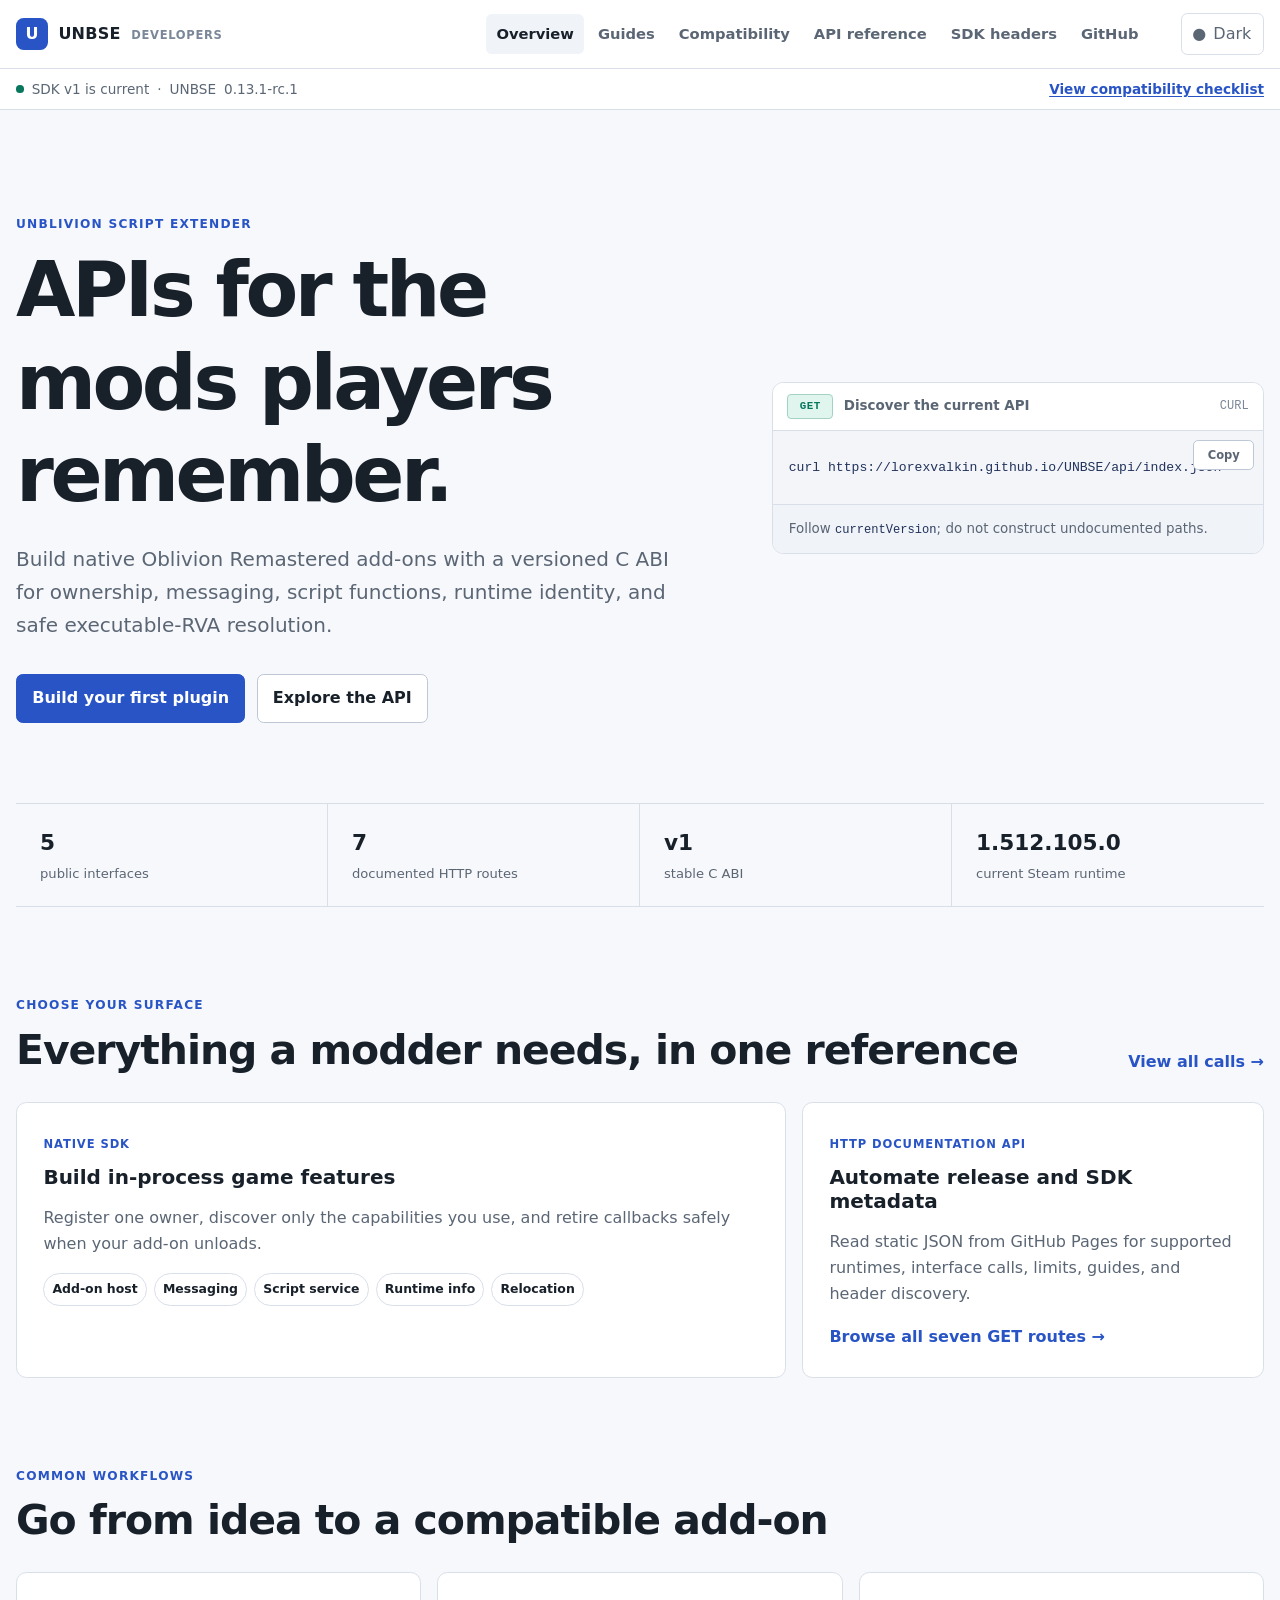
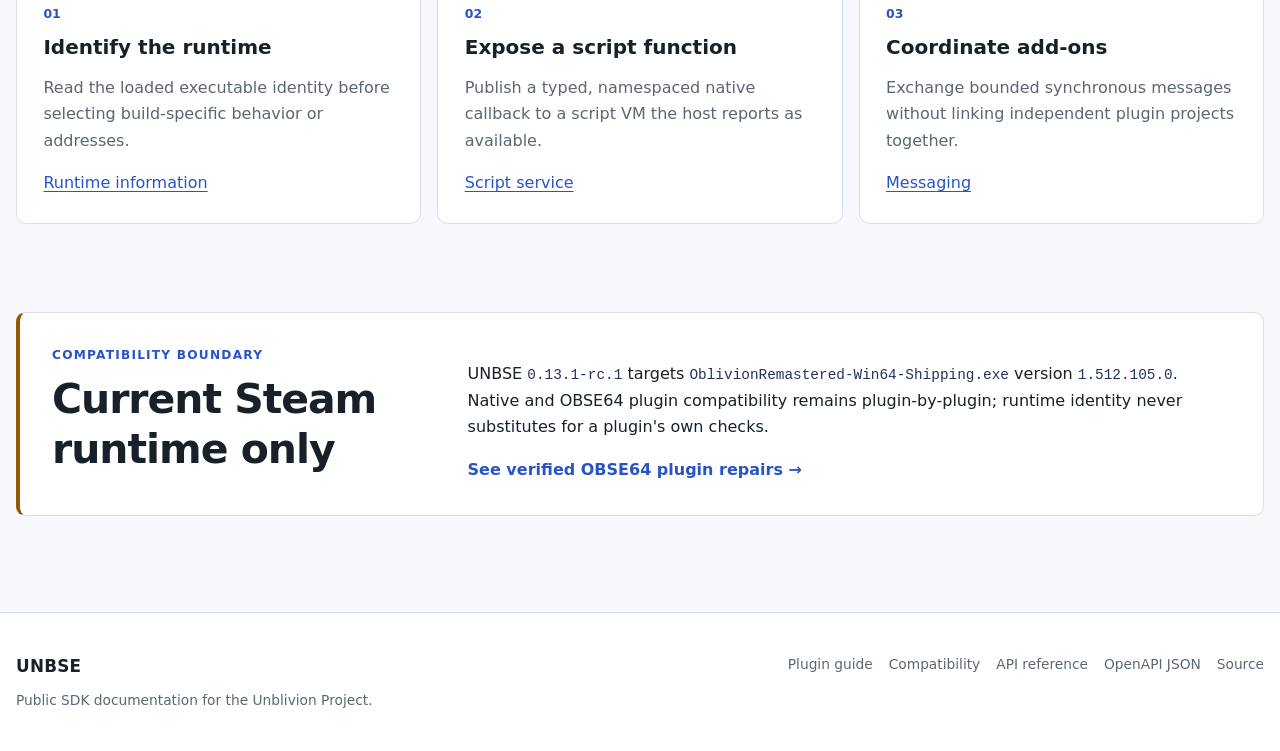
==== docs/index.html @ 637d6f26 "release:prepare-UNBSE-0.13.1-rc.1" ====
<!DOCTYPE html>
<html lang="en">
<head>
  <meta charset="utf-8">
  <meta name="viewport" content="width=device-width, initial-scale=1">
  <meta name="description" content="UNBSE API documentation, SDK calls, compatibility metadata, and native plugin guides for Oblivion Remastered modders.">
  <meta name="color-scheme" content="light dark">
  <title>UNBSE Developer Documentation</title>
  <script>
    document.documentElement.classList.add("js");
    try {
      const savedTheme = localStorage.getItem("unbse-theme");
      if (savedTheme === "light" || savedTheme === "dark") {
        document.documentElement.dataset.theme = savedTheme;
      }
    } catch (_) {}
  </script>
  <link rel="stylesheet" href="styles.css">
  <script src="site.js" defer></script>
</head>
<body>
  <a class="skip-link" href="#main-content">Skip to content</a>

  <header class="site-header">
    <div class="header-inner">
      <a class="brand" href="./" aria-label="UNBSE developer documentation home">
        <span class="brand-mark" aria-hidden="true">U</span>
        <span>UNBSE <small>Developers</small></span>
      </a>
      <nav class="primary-nav" aria-label="Primary navigation">
        <a aria-current="page" href="./">Overview</a>
        <a href="plugin-development.html">Guides</a>
        <a href="compatibility.html">Compatibility</a>
        <a href="api-reference.html">API reference</a>
        <a href="api-reference.html#sdk-headers">SDK headers</a>
        <a href="https://github.com/LorexValkin/UNBSE">GitHub</a>
      </nav>
      <button class="theme-toggle" type="button" data-theme-toggle aria-label="Switch color theme">
        <span aria-hidden="true" data-theme-icon>◐</span>
        <span data-theme-label>Theme</span>
      </button>
    </div>
  </header>

  <div class="release-strip" role="status">
    <div>
      <span class="status-dot" aria-hidden="true"></span>
      SDK v1 is current
      <span aria-hidden="true">·</span>
      UNBSE <span data-release-version>0.13.1-rc.1</span>
      <a href="compatibility.html">View compatibility checklist</a>
    </div>
  </div>

  <main id="main-content" class="home-main">
    <section class="hero">
      <div>
        <p class="eyebrow">Unblivion Script Extender</p>
        <h1>APIs for the mods players remember.</h1>
        <p class="lede">
          Build native Oblivion Remastered add-ons with a versioned C ABI for
          ownership, messaging, script functions, runtime identity, and safe
          executable-RVA resolution.
        </p>
        <div class="actions">
          <a class="button primary" href="plugin-development.html">Build your first plugin</a>
          <a class="button" href="api-reference.html">Explore the API</a>
        </div>
      </div>
      <section class="quickstart-card" aria-labelledby="quickstart-title">
        <div class="code-heading">
          <div>
            <span class="method-badge get">GET</span>
            <strong id="quickstart-title">Discover the current API</strong>
          </div>
          <span class="code-language">curl</span>
        </div>
        <pre data-copy data-copy-label="Curl request for API discovery"><code>curl https://lorexvalkin.github.io/UNBSE/api/index.json</code></pre>
        <p>Follow <code>currentVersion</code>; do not construct undocumented paths.</p>
      </section>
    </section>

    <section class="stats" aria-label="Current SDK summary">
      <div><strong>5</strong><span>public interfaces</span></div>
      <div><strong>7</strong><span>documented HTTP routes</span></div>
      <div><strong>v1</strong><span>stable C ABI</span></div>
      <div><strong>1.512.105.0</strong><span>current Steam runtime</span></div>
    </section>

    <section class="section-block" aria-labelledby="choose-surface">
      <div class="section-heading">
        <div>
          <p class="eyebrow">Choose your surface</p>
          <h2 id="choose-surface">Everything a modder needs, in one reference</h2>
        </div>
        <a class="text-link" href="api-reference.html">View all calls <span aria-hidden="true">→</span></a>
      </div>
      <div class="surface-grid">
        <article class="surface-card featured">
          <span class="card-kicker">Native SDK</span>
          <h3>Build in-process game features</h3>
          <p>Register one owner, discover only the capabilities you use, and retire callbacks safely when your add-on unloads.</p>
          <ul class="inline-list">
            <li><a href="api-reference.html#sdk-addon-host">Add-on host</a></li>
            <li><a href="api-reference.html#sdk-messaging">Messaging</a></li>
            <li><a href="api-reference.html#sdk-script-service">Script service</a></li>
            <li><a href="api-reference.html#sdk-runtime-info">Runtime info</a></li>
            <li><a href="api-reference.html#sdk-relocation">Relocation</a></li>
          </ul>
        </article>
        <article class="surface-card">
          <span class="card-kicker">HTTP documentation API</span>
          <h3>Automate release and SDK metadata</h3>
          <p>Read static JSON from GitHub Pages for supported runtimes, interface calls, limits, guides, and header discovery.</p>
          <a class="text-link" href="api-reference.html#http-api">Browse all seven GET routes <span aria-hidden="true">→</span></a>
        </article>
      </div>
    </section>

    <section class="section-block" aria-labelledby="modder-workflows">
      <div class="section-heading">
        <div>
          <p class="eyebrow">Common workflows</p>
          <h2 id="modder-workflows">Go from idea to a compatible add-on</h2>
        </div>
      </div>
      <div class="workflow-grid">
        <article>
          <span class="step-number">01</span>
          <h3>Identify the runtime</h3>
          <p>Read the loaded executable identity before selecting build-specific behavior or addresses.</p>
          <a href="api-reference.html#sdk-runtime-info">Runtime information</a>
        </article>
        <article>
          <span class="step-number">02</span>
          <h3>Expose a script function</h3>
          <p>Publish a typed, namespaced native callback to a script VM the host reports as available.</p>
          <a href="api-reference.html#sdk-script-service">Script service</a>
        </article>
        <article>
          <span class="step-number">03</span>
          <h3>Coordinate add-ons</h3>
          <p>Exchange bounded synchronous messages without linking independent plugin projects together.</p>
          <a href="api-reference.html#sdk-messaging">Messaging</a>
        </article>
      </div>
    </section>

    <section id="compatibility" class="compatibility-callout" aria-labelledby="current-target">
      <div>
        <p class="eyebrow">Compatibility boundary</p>
        <h2 id="current-target">Current Steam runtime only</h2>
      </div>
      <div>
        <p>
          UNBSE <code>0.13.1-rc.1</code> targets
          <code>OblivionRemastered-Win64-Shipping.exe</code> version
          <code>1.512.105.0</code>. Native and OBSE64 plugin compatibility remains
          plugin-by-plugin; runtime identity never substitutes for a plugin's own checks.
        </p>
        <a class="text-link" href="compatibility.html">See verified OBSE64 plugin repairs <span aria-hidden="true">→</span></a>
      </div>
    </section>
  </main>

  <footer class="site-footer">
    <div>
      <div>
        <a class="brand footer-brand" href="./">UNBSE</a>
        <p>Public SDK documentation for the Unblivion Project.</p>
      </div>
      <nav aria-label="Footer navigation">
        <a href="plugin-development.html">Plugin guide</a>
        <a href="compatibility.html">Compatibility</a>
        <a href="api-reference.html">API reference</a>
        <a href="api/v1/openapi.json">OpenAPI JSON</a>
        <a href="https://github.com/LorexValkin/UNBSE">Source</a>
      </nav>
    </div>
  </footer>
</body>
</html>
---- docs/styles.css ----
:root {
  color-scheme: light;
  --background: #f7f8fb;
  --surface: #ffffff;
  --surface-subtle: #f0f3f8;
  --surface-raised: #e8edf5;
  --text: #18202a;
  --muted: #5b6675;
  --faint: #7b8798;
  --brand: #2854c5;
  --brand-strong: #183d9c;
  --brand-soft: #e7edff;
  --accent: #2854c5;
  --line: #d9dfe9;
  --line-strong: #bdc7d6;
  --code-text: #21325b;
  --code-background: #f3f5f9;
  --success: #08775d;
  --success-soft: #dff5ed;
  --warning: #955800;
  --warning-soft: #fff1d6;
  --danger: #a63333;
  --header-height: 4.25rem;
  --content-width: 82rem;
  font-family: Inter, ui-sans-serif, system-ui, -apple-system, BlinkMacSystemFont, "Segoe UI", sans-serif;
}

:root[data-theme="dark"] {
  color-scheme: dark;
  --background: #0c1118;
  --surface: #121923;
  --surface-subtle: #18212d;
  --surface-raised: #202b3a;
  --text: #ecf0f6;
  --muted: #a8b3c1;
  --faint: #8491a3;
  --brand: #89a8ff;
  --brand-strong: #b3c5ff;
  --brand-soft: #1d2b4e;
  --accent: #89a8ff;
  --line: #293444;
  --line-strong: #3b485b;
  --code-text: #d7e2ff;
  --code-background: #0b1017;
  --success: #68d2b2;
  --success-soft: #123c35;
  --warning: #ffc56d;
  --warning-soft: #3a2b13;
  --danger: #ff9b9b;
}

@media (prefers-color-scheme: dark) {
  :root:not([data-theme]) {
    color-scheme: dark;
    --background: #0c1118;
    --surface: #121923;
    --surface-subtle: #18212d;
    --surface-raised: #202b3a;
    --text: #ecf0f6;
    --muted: #a8b3c1;
    --faint: #8491a3;
    --brand: #89a8ff;
    --brand-strong: #b3c5ff;
    --brand-soft: #1d2b4e;
    --accent: #89a8ff;
    --line: #293444;
    --line-strong: #3b485b;
    --code-text: #d7e2ff;
    --code-background: #0b1017;
    --success: #68d2b2;
    --success-soft: #123c35;
    --warning: #ffc56d;
    --warning-soft: #3a2b13;
    --danger: #ff9b9b;
  }
}

* {
  box-sizing: border-box;
}

html {
  scroll-behavior: smooth;
  scroll-padding-top: calc(var(--header-height) + 1.5rem);
}

body {
  margin: 0;
  color: var(--text);
  background: var(--background);
  font-size: 1rem;
  line-height: 1.65;
}

a {
  color: var(--brand);
  text-underline-offset: 0.18em;
}

a:hover {
  color: var(--brand-strong);
}

button,
input {
  color: inherit;
  font: inherit;
}

button,
a {
  -webkit-tap-highlight-color: transparent;
}

:focus-visible {
  outline: 3px solid var(--brand);
  outline-offset: 3px;
  border-radius: 0.2rem;
}

[hidden] {
  display: none !important;
}

.skip-link {
  position: fixed;
  z-index: 100;
  top: 0.75rem;
  left: 0.75rem;
  padding: 0.6rem 0.9rem;
  color: #ffffff;
  background: #183d9c;
  border-radius: 0.35rem;
  transform: translateY(-180%);
}

.skip-link:focus {
  transform: translateY(0);
}

.sr-only {
  position: absolute;
  width: 1px;
  height: 1px;
  padding: 0;
  overflow: hidden;
  clip: rect(0, 0, 0, 0);
  white-space: nowrap;
  border: 0;
}

.site-header {
  position: sticky;
  z-index: 20;
  top: 0;
  min-height: var(--header-height);
  background: var(--surface);
  border-bottom: 1px solid var(--line);
}

.header-inner {
  display: grid;
  grid-template-columns: auto 1fr auto;
  align-items: center;
  gap: 2rem;
  width: min(var(--content-width), calc(100% - 2rem));
  min-height: var(--header-height);
  margin-inline: auto;
}

.brand {
  display: inline-flex;
  align-items: center;
  gap: 0.65rem;
  color: var(--text);
  font-weight: 780;
  letter-spacing: 0.015em;
  text-decoration: none;
  white-space: nowrap;
}

.brand:hover {
  color: var(--text);
}

.brand small {
  margin-left: 0.3rem;
  color: var(--faint);
  font-size: 0.72rem;
  font-weight: 650;
  letter-spacing: 0.06em;
  text-transform: uppercase;
}

.brand-mark {
  display: grid;
  width: 2rem;
  height: 2rem;
  place-items: center;
  color: #ffffff;
  background: #2854c5;
  border-radius: 0.48rem;
}

.primary-nav {
  display: flex;
  justify-content: flex-end;
  gap: 0.2rem;
}

.primary-nav a {
  padding: 0.5rem 0.65rem;
  color: var(--muted);
  border-radius: 0.35rem;
  font-size: 0.92rem;
  font-weight: 600;
  text-decoration: none;
}

.primary-nav a:hover,
.primary-nav a[aria-current="page"] {
  color: var(--text);
  background: var(--surface-subtle);
}

.theme-toggle {
  display: none;
  align-items: center;
  gap: 0.45rem;
  min-width: 5.2rem;
  padding: 0.45rem 0.65rem;
  color: var(--muted);
  background: var(--surface);
  border: 1px solid var(--line);
  border-radius: 0.4rem;
  cursor: pointer;
}

.js .theme-toggle {
  display: inline-flex;
}

.theme-toggle:hover {
  color: var(--text);
  border-color: var(--line-strong);
}

.release-strip {
  color: var(--muted);
  background: var(--surface);
  border-bottom: 1px solid var(--line);
  font-size: 0.85rem;
}

.release-strip > div {
  display: flex;
  align-items: center;
  gap: 0.5rem;
  width: min(var(--content-width), calc(100% - 2rem));
  min-height: 2.5rem;
  margin-inline: auto;
}

.release-strip a {
  margin-left: auto;
  font-weight: 650;
}

.status-dot {
  width: 0.48rem;
  height: 0.48rem;
  background: var(--success);
  border-radius: 50%;
}

.home-main {
  width: min(var(--content-width), calc(100% - 2rem));
  margin-inline: auto;
  padding-block: 4.5rem 6rem;
}

.hero {
  display: grid;
  grid-template-columns: minmax(0, 1.15fr) minmax(22rem, 0.85fr);
  align-items: center;
  gap: clamp(2.5rem, 7vw, 7rem);
  padding-block: 2rem 5rem;
}

.eyebrow {
  margin: 0 0 0.65rem;
  color: var(--accent);
  font-size: 0.76rem;
  font-weight: 800;
  letter-spacing: 0.1em;
  text-transform: uppercase;
}

h1,
h2,
h3,
h4,
h5 {
  color: var(--text);
  line-height: 1.2;
}

h1 {
  max-width: 15ch;
  margin: 0;
  font-size: clamp(2.65rem, 6vw, 5.15rem);
  letter-spacing: -0.045em;
}

h2 {
  margin: 0;
  font-size: clamp(1.8rem, 3.2vw, 2.65rem);
  letter-spacing: -0.025em;
}

h3 {
  font-size: 1.25rem;
}

.lede {
  max-width: 45rem;
  margin-block: 1.4rem;
  color: var(--muted);
  font-size: clamp(1.06rem, 2vw, 1.25rem);
}

.actions {
  display: flex;
  flex-wrap: wrap;
  gap: 0.7rem;
  margin-top: 2rem;
}

.button {
  display: inline-flex;
  align-items: center;
  justify-content: center;
  min-height: 2.75rem;
  padding: 0.62rem 0.95rem;
  color: var(--text);
  background: var(--surface);
  border: 1px solid var(--line-strong);
  border-radius: 0.42rem;
  font-weight: 700;
  text-decoration: none;
}

.button:hover {
  color: var(--text);
  background: var(--surface-subtle);
}

.button.primary {
  color: #ffffff;
  background: #2854c5;
  border-color: #2854c5;
}

.button.primary:hover {
  color: #ffffff;
  background: #183d9c;
}

.button.compact {
  min-height: 2.25rem;
  padding: 0.38rem 0.65rem;
  font-size: 0.82rem;
}

.quickstart-card {
  overflow: hidden;
  background: var(--surface);
  border: 1px solid var(--line);
  border-radius: 0.7rem;
}

.quickstart-card > p {
  margin: 0;
  padding: 0.8rem 1rem;
  color: var(--muted);
  background: var(--surface-subtle);
  border-top: 1px solid var(--line);
  font-size: 0.84rem;
}

.code-heading {
  display: flex;
  align-items: center;
  justify-content: space-between;
  gap: 0.75rem;
  min-height: 3rem;
  padding: 0.65rem 0.9rem;
  color: var(--muted);
  background: var(--surface);
  border-bottom: 1px solid var(--line);
  font-size: 0.84rem;
}

.code-heading > div {
  display: flex;
  align-items: center;
  gap: 0.65rem;
}

.code-language {
  color: var(--faint);
  font-family: "Cascadia Code", "SFMono-Regular", Consolas, monospace;
  font-size: 0.75rem;
  text-transform: uppercase;
}

code,
pre {
  font-family: "Cascadia Code", "SFMono-Regular", Consolas, monospace;
}

code {
  color: var(--code-text);
  font-size: 0.9em;
}

pre {
  max-width: 100%;
  margin: 0;
  padding: 1rem;
  overflow-x: auto;
  color: var(--code-text);
  background: var(--code-background);
  border: 1px solid var(--line);
  border-radius: 0.45rem;
  line-height: 1.55;
  tab-size: 2;
}

pre code {
  color: inherit;
  font-size: 0.82rem;
}

.quickstart-card pre {
  padding: 1.5rem 1rem;
  border: 0;
  border-radius: 0;
}

.code-block {
  position: relative;
}

.copy-button {
  position: absolute;
  z-index: 2;
  top: 0.55rem;
  right: 0.55rem;
  min-width: 3.8rem;
  padding: 0.3rem 0.5rem;
  color: var(--muted);
  background: var(--surface);
  border: 1px solid var(--line-strong);
  border-radius: 0.32rem;
  font-size: 0.72rem;
  font-weight: 700;
  cursor: pointer;
}

.copy-button:hover {
  color: var(--text);
}

.stats {
  display: grid;
  grid-template-columns: repeat(4, 1fr);
  border-block: 1px solid var(--line);
}

.stats > div {
  display: flex;
  flex-direction: column;
  gap: 0.15rem;
  padding: 1.35rem 1.5rem;
  border-right: 1px solid var(--line);
}

.stats > div:last-child {
  border-right: 0;
}

.stats strong {
  font-size: 1.35rem;
}

.stats span {
  color: var(--muted);
  font-size: 0.82rem;
}

.section-block {
  padding-top: 5.5rem;
}

.section-heading,
.reference-heading {
  display: flex;
  align-items: flex-end;
  justify-content: space-between;
  gap: 2rem;
  margin-bottom: 1.7rem;
}

.text-link,
.raw-link {
  font-weight: 700;
  text-decoration: none;
}

.surface-grid {
  display: grid;
  grid-template-columns: 1.25fr 0.75fr;
  gap: 1rem;
}

.surface-card,
.workflow-grid article {
  padding: 1.65rem;
  background: var(--surface);
  border: 1px solid var(--line);
  border-radius: 0.65rem;
}

.surface-card.featured {
  background: var(--surface);
  border-color: var(--line);
}

.surface-card h3,
.workflow-grid h3 {
  margin: 0.55rem 0;
}

.surface-card p,
.workflow-grid p {
  color: var(--muted);
}

.card-kicker,
.definition-label {
  color: var(--accent);
  font-size: 0.72rem;
  font-weight: 800;
  letter-spacing: 0.08em;
  text-transform: uppercase;
}

.inline-list {
  display: flex;
  flex-wrap: wrap;
  gap: 0.45rem;
  padding: 0;
  list-style: none;
}

.inline-list a {
  display: inline-block;
  padding: 0.3rem 0.5rem;
  color: var(--text);
  background: var(--surface);
  border: 1px solid var(--line);
  border-radius: 999px;
  font-size: 0.78rem;
  font-weight: 650;
  text-decoration: none;
}

.workflow-grid {
  display: grid;
  grid-template-columns: repeat(3, 1fr);
  gap: 1rem;
}

.step-number {
  color: var(--brand);
  font-size: 0.78rem;
  font-weight: 800;
}

.compatibility-callout {
  display: grid;
  grid-template-columns: 0.65fr 1.35fr;
  gap: 3rem;
  margin-top: 5.5rem;
  padding: 2rem;
  background: var(--surface);
  border: 1px solid var(--line);
  border-left: 0.3rem solid var(--warning);
  border-radius: 0.6rem;
}

.compatibility-callout p:last-child {
  margin: 0;
  color: var(--muted);
}

.site-footer {
  color: var(--muted);
  background: var(--surface);
  border-top: 1px solid var(--line);
}

.site-footer > div {
  display: flex;
  align-items: flex-start;
  justify-content: space-between;
  gap: 2rem;
  width: min(var(--content-width), calc(100% - 2rem));
  margin-inline: auto;
  padding-block: 2.5rem;
}

.site-footer p {
  margin: 0.5rem 0 0;
  font-size: 0.86rem;
}

.site-footer nav {
  display: flex;
  flex-wrap: wrap;
  gap: 1rem;
}

.site-footer nav a {
  color: var(--muted);
  font-size: 0.86rem;
  text-decoration: none;
}

.footer-brand {
  font-size: 1.05rem;
}

/* Reference layout */
.docs-layout {
  display: grid;
  grid-template-columns: 16.5rem minmax(0, 1fr);
  width: min(var(--content-width), 100%);
  margin-inline: auto;
}

.docs-sidebar {
  border-right: 1px solid var(--line);
}

.sidebar-inner {
  position: sticky;
  top: var(--header-height);
  max-height: calc(100vh - var(--header-height));
  padding: 2.2rem 1.3rem 3rem 1rem;
  overflow-y: auto;
}

.sidebar-label {
  margin: 1.4rem 0 0.45rem;
  color: var(--faint);
  font-size: 0.7rem;
  font-weight: 800;
  letter-spacing: 0.09em;
  text-transform: uppercase;
}

.sidebar-label:first-child {
  margin-top: 0;
}

.docs-sidebar nav {
  display: grid;
  gap: 0.12rem;
}

.docs-sidebar a {
  display: flex;
  justify-content: space-between;
  gap: 0.75rem;
  padding: 0.42rem 0.55rem;
  color: var(--muted);
  border-radius: 0.32rem;
  font-size: 0.84rem;
  text-decoration: none;
}

.docs-sidebar a:hover {
  color: var(--text);
  background: var(--surface-subtle);
}

.docs-sidebar a span {
  color: var(--faint);
  font-size: 0.76rem;
}

.api-main {
  min-width: 0;
  max-width: 67rem;
  padding: 3rem clamp(1.5rem, 5vw, 4.5rem) 6rem;
}

.breadcrumb {
  display: flex;
  gap: 0.5rem;
  margin-bottom: 2.1rem;
  color: var(--faint);
  font-size: 0.8rem;
}

.breadcrumb a {
  color: var(--muted);
}

.api-intro h1,
.guide-title h1 {
  max-width: none;
  font-size: clamp(2.4rem, 5vw, 4.1rem);
}

.notice {
  margin-block: 1.5rem;
  padding: 1rem 1.1rem;
  background: var(--surface);
  border: 1px solid var(--line);
  border-left: 0.25rem solid var(--brand);
  border-radius: 0.45rem;
}

.notice p {
  margin: 0.25rem 0 0;
  color: var(--muted);
}

.notice.warning {
  background: var(--warning-soft);
  border-left-color: var(--warning);
}

.notice.subtle {
  background: var(--surface-subtle);
  border-left-color: var(--line-strong);
}

.reference-section {
  padding-top: 4.5rem;
}

.reference-section > p {
  max-width: 54rem;
  color: var(--muted);
}

.version-pill {
  padding: 0.28rem 0.55rem;
  color: var(--muted);
  background: var(--surface);
  border: 1px solid var(--line);
  border-radius: 999px;
  font-size: 0.75rem;
  font-weight: 650;
  white-space: nowrap;
}

.two-column-code {
  display: grid;
  grid-template-columns: repeat(2, minmax(0, 1fr));
  gap: 1rem;
}

.two-column-code > div {
  overflow: hidden;
  border: 1px solid var(--line);
  border-radius: 0.5rem;
}

.two-column-code pre {
  min-height: 9.5rem;
  border: 0;
  border-radius: 0;
}

.reference-search {
  margin-block: 2rem 1rem;
}

.reference-search label {
  display: block;
  margin-bottom: 0.45rem;
  font-size: 0.82rem;
  font-weight: 700;
}

.search-field {
  display: grid;
  grid-template-columns: auto 1fr auto;
  align-items: center;
  gap: 0.55rem;
  padding-inline: 0.8rem;
  background: var(--surface);
  border: 1px solid var(--line-strong);
  border-radius: 0.45rem;
}

.search-field:focus-within {
  border-color: var(--brand);
  box-shadow: 0 0 0 3px color-mix(in srgb, var(--brand) 18%, transparent);
}

.search-field input {
  min-width: 0;
  padding-block: 0.75rem;
  background: transparent;
  border: 0;
  outline: 0;
}

.search-field input::placeholder {
  color: var(--faint);
}

.search-count {
  color: var(--faint);
  font-size: 0.75rem;
  white-space: nowrap;
}

.api-status {
  margin-block: 1rem;
  padding: 0.7rem 0.85rem;
  color: var(--muted);
  background: var(--surface-subtle);
  border-radius: 0.35rem;
  font-size: 0.8rem;
}

.api-status.loaded {
  color: var(--success);
}

.api-status.error {
  color: var(--danger);
}

.endpoint-list,
.sdk-list {
  display: grid;
  gap: 1rem;
}

.endpoint-card,
.sdk-card {
  overflow: hidden;
  background: var(--surface);
  border: 1px solid var(--line);
  border-radius: 0.58rem;
  scroll-margin-top: calc(var(--header-height) + 1rem);
}

.endpoint-header {
  display: flex;
  align-items: center;
  justify-content: space-between;
  gap: 1rem;
  padding: 0.75rem 1rem;
  background: var(--surface-subtle);
  border-bottom: 1px solid var(--line);
}

.endpoint-route {
  display: flex;
  align-items: center;
  min-width: 0;
  gap: 0.65rem;
}

.method-badge {
  display: inline-flex;
  align-items: center;
  justify-content: center;
  min-width: 2.9rem;
  padding: 0.18rem 0.4rem;
  border-radius: 0.28rem;
  font-family: "Cascadia Code", "SFMono-Regular", Consolas, monospace;
  font-size: 0.68rem;
  font-weight: 900;
  letter-spacing: 0.04em;
}

.method-badge.get {
  color: var(--success);
  background: var(--success-soft);
  border: 1px solid color-mix(in srgb, var(--success) 28%, transparent);
}

.endpoint-path {
  overflow: hidden;
  color: var(--text);
  font-weight: 700;
  text-overflow: ellipsis;
  white-space: nowrap;
}

.endpoint-operation {
  color: var(--faint);
  font-family: "Cascadia Code", "SFMono-Regular", Consolas, monospace;
  font-size: 0.7rem;
}

.endpoint-content {
  padding: 1.2rem;
}

.endpoint-content > h3 {
  margin: 0;
}

.endpoint-content > p,
.sdk-purpose,
.sdk-use {
  color: var(--muted);
}

.request-examples {
  display: grid;
  gap: 0.55rem;
  margin-block: 1.2rem;
}

details {
  border: 1px solid var(--line);
  border-radius: 0.4rem;
}

details summary {
  padding: 0.65rem 0.8rem;
  color: var(--muted);
  background: var(--surface-subtle);
  font-size: 0.82rem;
  font-weight: 700;
  cursor: pointer;
}

details[open] summary {
  color: var(--text);
  border-bottom: 1px solid var(--line);
}

details pre {
  border: 0;
  border-radius: 0;
}

.response-block {
  margin-block: 1.4rem;
}

.response-block h4,
.parameter-block h4,
.function-list > h4 {
  margin: 0 0 0.65rem;
  font-size: 0.9rem;
}

.response-row {
  display: grid;
  grid-template-columns: 3.5rem 1fr;
  gap: 0.8rem;
  align-items: start;
  padding-block: 0.55rem;
  border-bottom: 1px solid var(--line);
}

.response-row > div {
  display: flex;
  flex-direction: column;
}

.response-row strong {
  font-size: 0.82rem;
}

.response-row span:last-child {
  color: var(--faint);
  font-size: 0.74rem;
}

.response-code {
  padding: 0.15rem 0.3rem;
  color: var(--warning);
  background: var(--warning-soft);
  border-radius: 0.25rem;
  font-family: "Cascadia Code", "SFMono-Regular", Consolas, monospace;
  font-size: 0.72rem;
  font-weight: 800;
  text-align: center;
}

.response-code.success {
  color: var(--success);
  background: var(--success-soft);
}

.response-preview {
  margin-block: 1rem;
}

.raw-link {
  display: inline-flex;
  margin-top: 0.5rem;
  font-size: 0.82rem;
}

.table-scroll {
  width: 100%;
  overflow-x: auto;
}

table {
  width: 100%;
  border-collapse: collapse;
}

th,
td {
  padding: 0.7rem;
  text-align: left;
  vertical-align: top;
  border-bottom: 1px solid var(--line);
}

th {
  color: var(--muted);
  font-size: 0.78rem;
}

td {
  font-size: 0.84rem;
}

.compact-table {
  min-width: 30rem;
}

.compact-table th,
.compact-table td {
  padding: 0.55rem 0.65rem;
}

.parameter-block {
  margin-block: 1.2rem;
}

.parameter-block .table-scroll {
  border: 1px solid var(--line);
  border-radius: 0.4rem;
}

.workflow-reference {
  margin-block: 2rem;
  padding-block: 2rem;
  border-block: 1px solid var(--line);
}

.subsection-heading {
  display: flex;
  align-items: baseline;
  justify-content: space-between;
  gap: 1rem;
}

.subsection-heading h3,
.subsection-heading p {
  margin: 0;
}

.subsection-heading p {
  color: var(--muted);
  font-size: 0.84rem;
}

.workflow-reference-grid {
  display: grid;
  grid-template-columns: repeat(3, minmax(0, 1fr));
  gap: 0.8rem;
  margin-top: 1rem;
}

.workflow-reference-grid article {
  padding: 1rem;
  background: var(--surface);
  border: 1px solid var(--line);
  border-radius: 0.45rem;
}

.workflow-reference-grid h4 {
  margin: 0 0 0.8rem;
  font-size: 0.95rem;
}

.workflow-reference-grid p {
  margin-bottom: 0;
  color: var(--muted);
  font-size: 0.78rem;
}

.call-chain {
  display: grid;
  gap: 0.4rem;
  padding-left: 1.6rem;
}

.call-chain li {
  color: var(--faint);
  font-size: 0.75rem;
}

.call-chain code {
  color: var(--code-text);
}

.sdk-card {
  padding: 1.3rem;
}

.sdk-heading {
  display: flex;
  align-items: flex-start;
  justify-content: space-between;
  gap: 1rem;
}

.sdk-heading h3 {
  margin: 0.25rem 0 0;
  font-size: 1.55rem;
}

.sdk-purpose {
  margin-bottom: 0.35rem;
  font-size: 1.02rem;
}

.sdk-use {
  margin-top: 0;
  font-size: 0.88rem;
}

.query-export {
  margin-block: 1.3rem;
}

.query-export .definition-label {
  display: block;
  margin-bottom: 0.35rem;
}

.function-list {
  margin-top: 1.8rem;
}

.function-entry {
  padding-block: 1rem;
  border-top: 1px solid var(--line);
}

.function-entry h5 {
  margin: 0 0 0.55rem;
  font-size: 0.96rem;
}

.definition-line {
  margin: 0.6rem 0 0;
  color: var(--muted);
  font-size: 0.8rem;
}

.definition-line strong {
  color: var(--text);
}

.empty-note {
  padding: 0.8rem;
  color: var(--muted);
  background: var(--surface-subtle);
  border-radius: 0.4rem;
  font-size: 0.84rem;
}

.sdk-details-grid {
  display: grid;
  gap: 0.55rem;
  margin-top: 1.2rem;
}

.enum-details .table-scroll,
.enum-details .structure-list {
  padding: 0 0.7rem 0.7rem;
}

.symbol-table td:first-child {
  width: 80%;
}

.structure-list {
  display: grid;
  grid-template-columns: repeat(2, minmax(0, 1fr));
  gap: 0.5rem;
}

.structure-list > div {
  display: flex;
  flex-direction: column;
  padding: 0.65rem;
  background: var(--surface-subtle);
  border-radius: 0.35rem;
}

.structure-list span {
  color: var(--faint);
  font-size: 0.72rem;
}

.header-downloads {
  display: grid;
  gap: 0.55rem;
  margin-block: 1.5rem;
}

.header-downloads a {
  display: flex;
  align-items: center;
  justify-content: space-between;
  gap: 1rem;
  padding: 0.75rem 0.9rem;
  color: var(--text);
  background: var(--surface);
  border: 1px solid var(--line);
  border-radius: 0.42rem;
  text-decoration: none;
}

.header-downloads a:hover {
  border-color: var(--brand);
}

.header-downloads span {
  color: var(--brand);
  font-size: 0.78rem;
  font-weight: 700;
}

.compatibility-grid {
  display: grid;
  grid-template-columns: repeat(2, minmax(0, 1fr));
  gap: 0.7rem;
  margin-block: 1.5rem;
}

.compatibility-grid > div {
  display: flex;
  flex-direction: column;
  padding: 1rem;
  background: var(--surface);
  border: 1px solid var(--line);
  border-radius: 0.42rem;
}

.compatibility-grid span {
  color: var(--faint);
  font-size: 0.75rem;
}

.compatibility-grid strong {
  margin-top: 0.2rem;
}

.docs-footer {
  border-top: 1px solid var(--line);
}

/* Guide */
.guide-layout {
  display: grid;
  grid-template-columns: 14rem minmax(0, 1fr);
  gap: 3.5rem;
  width: min(69rem, calc(100% - 2rem));
  margin-inline: auto;
  padding-block: 3.5rem 6rem;
}

.guide-toc {
  position: sticky;
  top: calc(var(--header-height) + 2rem);
  align-self: start;
}

.guide-toc nav {
  display: grid;
  gap: 0.25rem;
}

.guide-toc a {
  padding: 0.35rem 0.5rem;
  color: var(--muted);
  border-left: 2px solid var(--line);
  font-size: 0.82rem;
  text-decoration: none;
}

.guide-toc a:hover {
  color: var(--text);
  border-left-color: var(--brand);
}

.guide-content {
  min-width: 0;
}

.guide-content section {
  padding-top: 3.7rem;
}

.guide-content section:first-of-type {
  padding-top: 1.5rem;
}

.guide-content h2 {
  margin-bottom: 1rem;
  font-size: 1.75rem;
}

.guide-content p,
.guide-content li {
  color: var(--muted);
}

.guide-content pre {
  margin-block: 1rem;
}

@media (max-width: 70rem) {
  .header-inner {
    grid-template-columns: auto auto;
  }

  .primary-nav {
    grid-column: 1 / -1;
    grid-row: 2;
    justify-content: flex-start;
    padding-bottom: 0.7rem;
    overflow-x: auto;
  }

  .site-header {
    position: relative;
  }

  .docs-sidebar {
    display: none;
  }

  .docs-layout {
    display: block;
  }

  .api-main {
    max-width: 72rem;
    margin-inline: auto;
  }

  .workflow-reference-grid {
    grid-template-columns: 1fr;
  }
}

@media (max-width: 52rem) {
  .home-main {
    padding-block: 3rem 4rem;
  }

  .hero,
  .surface-grid,
  .compatibility-callout,
  .guide-layout {
    grid-template-columns: 1fr;
  }

  .hero {
    gap: 2.5rem;
    padding-bottom: 3.5rem;
  }

  .stats {
    grid-template-columns: repeat(2, 1fr);
  }

  .stats > div:nth-child(2) {
    border-right: 0;
  }

  .stats > div:nth-child(-n + 2) {
    border-bottom: 1px solid var(--line);
  }

  .workflow-grid,
  .two-column-code {
    grid-template-columns: 1fr;
  }

  .compatibility-callout {
    gap: 1rem;
  }

  .section-heading,
  .reference-heading,
  .subsection-heading {
    align-items: flex-start;
    flex-direction: column;
    gap: 0.7rem;
  }

  .endpoint-header,
  .sdk-heading {
    align-items: flex-start;
    flex-direction: column;
  }

  .endpoint-operation {
    overflow-wrap: anywhere;
  }

  .guide-layout {
    gap: 1rem;
    padding-block: 2.5rem 4rem;
  }

  .guide-toc {
    position: static;
    padding: 1rem;
    background: var(--surface);
    border: 1px solid var(--line);
    border-radius: 0.45rem;
  }
}

@media (max-width: 38rem) {
  .header-inner {
    gap: 0.75rem;
    width: min(100% - 1rem, var(--content-width));
  }

  .brand small,
  .theme-toggle [data-theme-label] {
    display: none;
  }

  .theme-toggle {
    min-width: 2.3rem;
  }

  .primary-nav {
    gap: 0;
  }

  .primary-nav a {
    padding-inline: 0.5rem;
    font-size: 0.82rem;
  }

  .release-strip > div {
    flex-wrap: wrap;
    padding-block: 0.45rem;
  }

  .release-strip a {
    width: 100%;
    margin-left: 1rem;
  }

  .hero h1 {
    font-size: 2.7rem;
  }

  .stats {
    grid-template-columns: 1fr;
  }

  .stats > div {
    border-right: 0;
    border-bottom: 1px solid var(--line);
  }

  .stats > div:last-child {
    border-bottom: 0;
  }

  .site-footer > div {
    flex-direction: column;
  }

  .api-main {
    padding-inline: 1rem;
  }

  .search-field {
    grid-template-columns: auto 1fr;
  }

  .search-count {
    grid-column: 1 / -1;
    padding-bottom: 0.55rem;
  }

  .endpoint-route {
    width: 100%;
  }

  .endpoint-path {
    font-size: 0.75rem;
  }

  .structure-list,
  .compatibility-grid {
    grid-template-columns: 1fr;
  }
}

@media (prefers-reduced-motion: reduce) {
  html {
    scroll-behavior: auto;
  }

  *,
  *::before,
  *::after {
    scroll-behavior: auto !important;
    transition-duration: 0.01ms !important;
  }
}
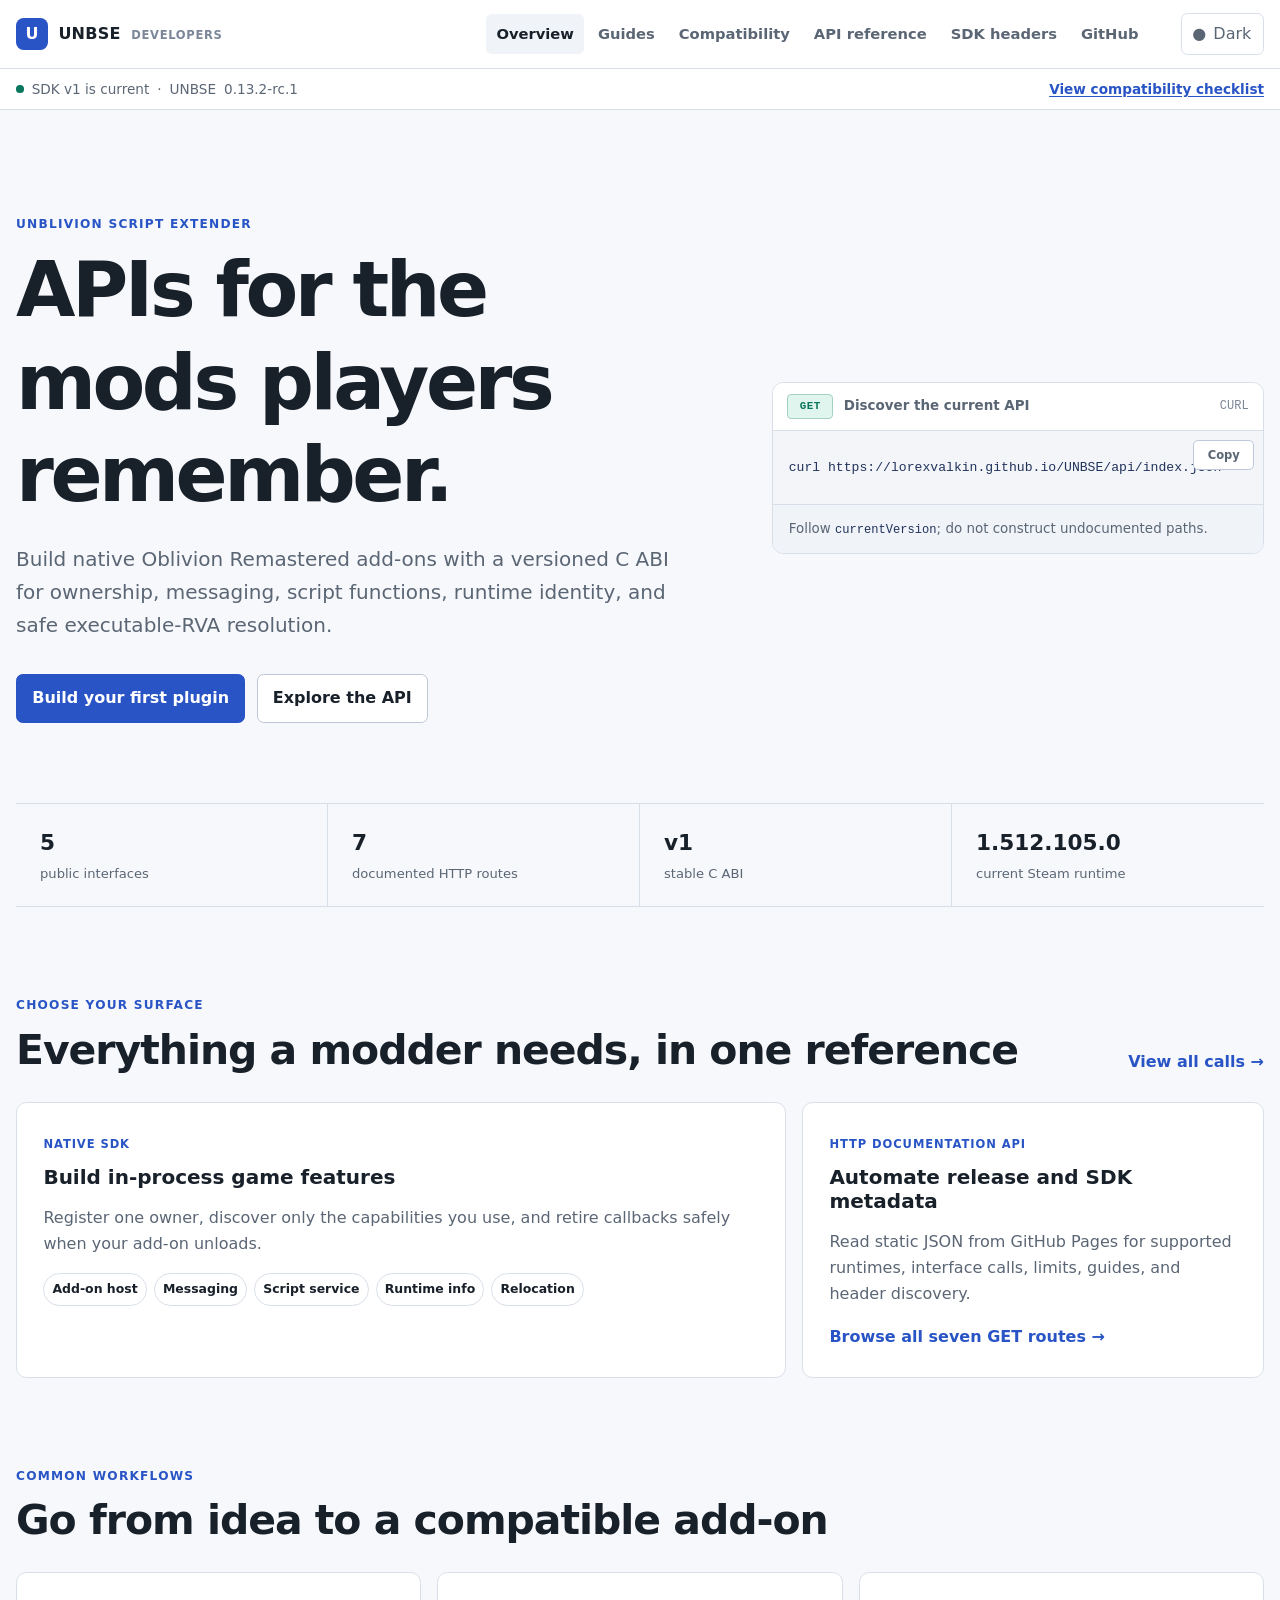
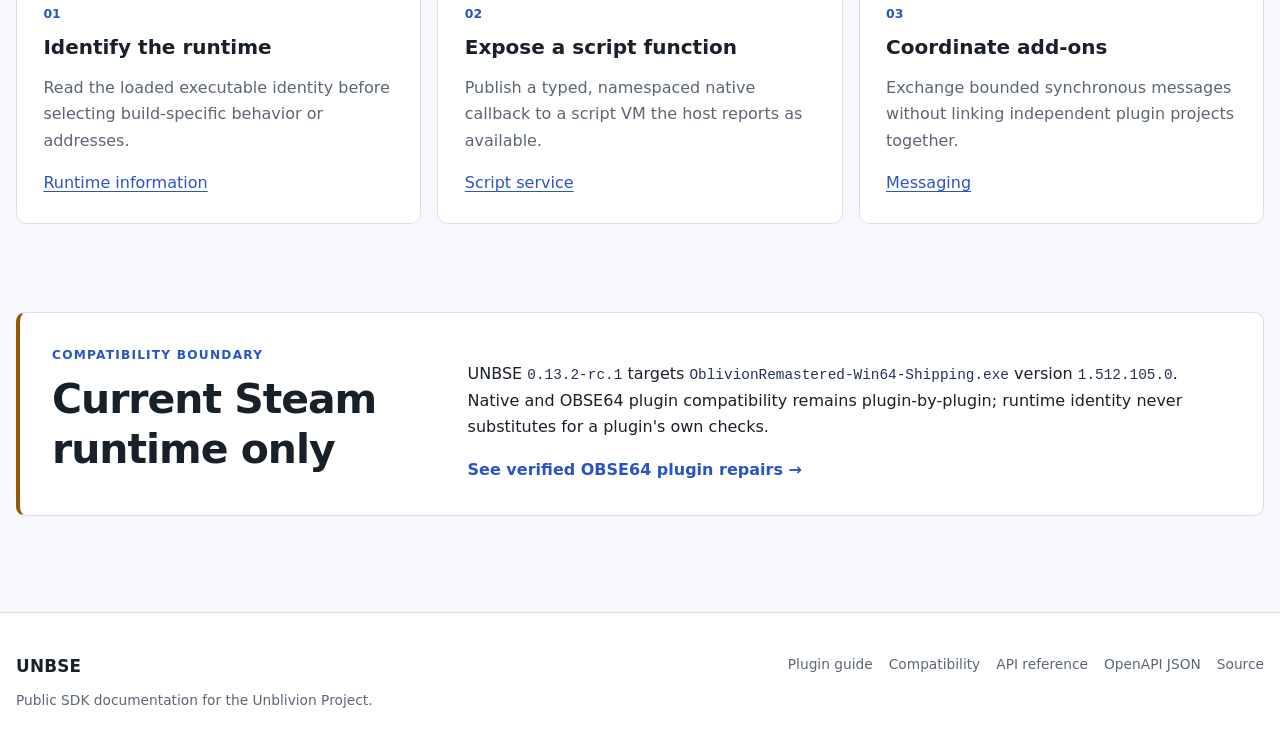
==== commit 73962430: "release:prepare-unsigned-0.13.2-rc.1-test-candidate" ====
--- a/docs/index.html
+++ b/docs/index.html
@@ -47,7 +47,7 @@
       <span class="status-dot" aria-hidden="true"></span>
       SDK v1 is current
       <span aria-hidden="true">·</span>
-      UNBSE <span data-release-version>0.13.1-rc.1</span>
+      UNBSE <span data-release-version>0.13.2-rc.1</span>
       <a href="compatibility.html">View compatibility checklist</a>
     </div>
   </div>
@@ -153,7 +153,7 @@
       </div>
       <div>
         <p>
-          UNBSE <code>0.13.1-rc.1</code> targets
+          UNBSE <code>0.13.2-rc.1</code> targets
           <code>OblivionRemastered-Win64-Shipping.exe</code> version
           <code>1.512.105.0</code>. Native and OBSE64 plugin compatibility remains
           plugin-by-plugin; runtime identity never substitutes for a plugin's own checks.
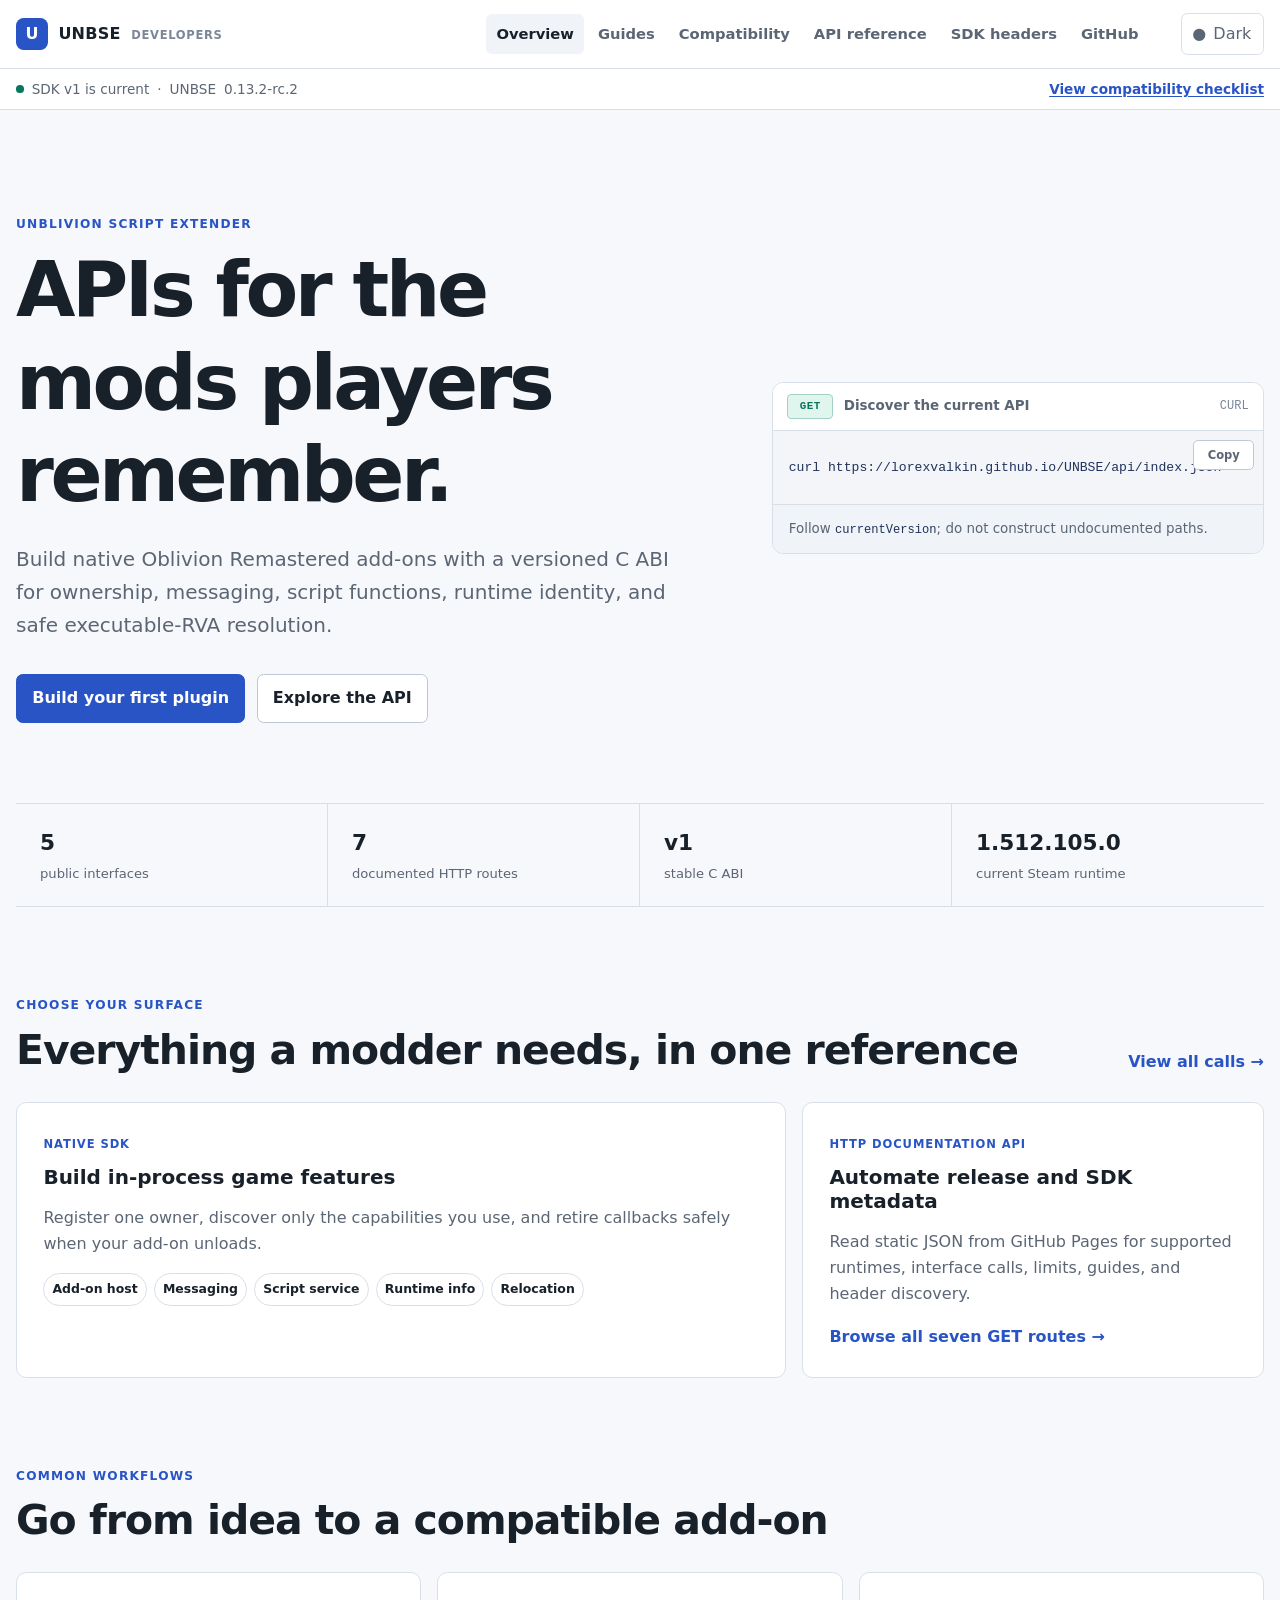
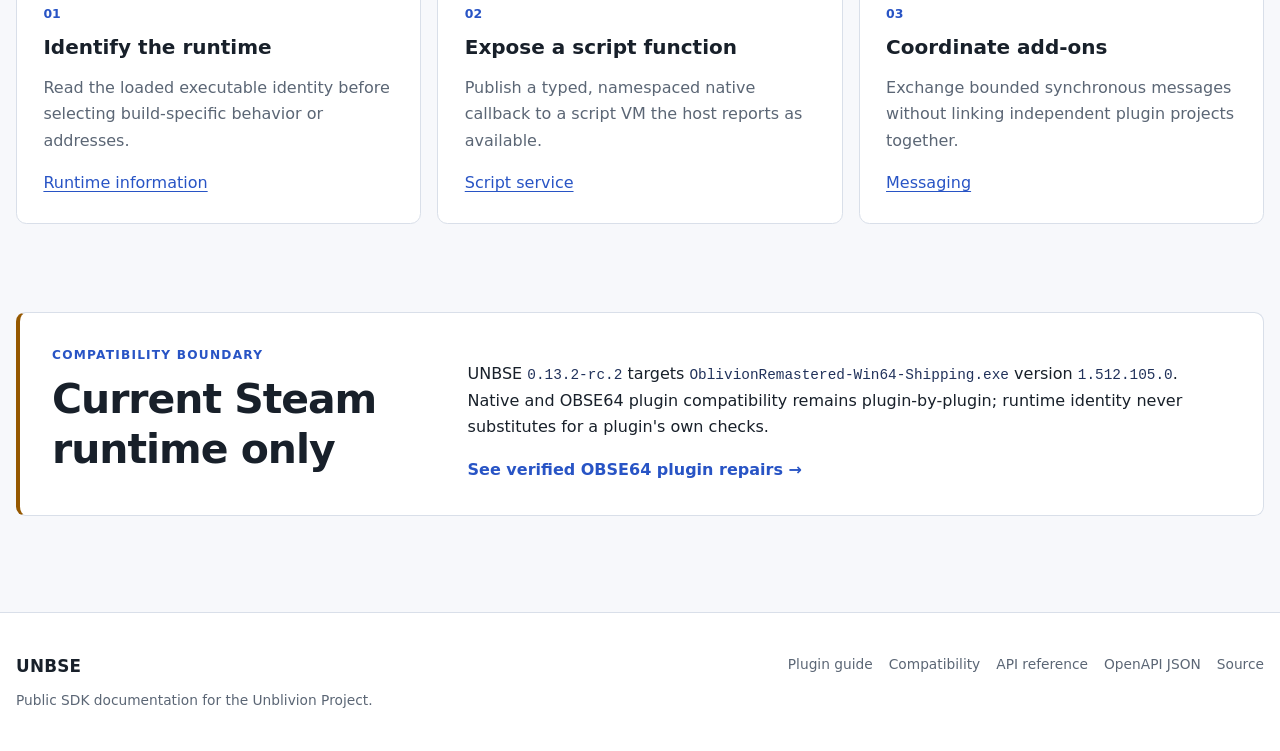
==== commit 0242db7a: "release-prepare-0.13.2-rc.2-unsigned-internal-candidate" ====
--- a/docs/index.html
+++ b/docs/index.html
@@ -47,7 +47,7 @@
       <span class="status-dot" aria-hidden="true"></span>
       SDK v1 is current
       <span aria-hidden="true">·</span>
-      UNBSE <span data-release-version>0.13.2-rc.1</span>
+      UNBSE <span data-release-version>0.13.2-rc.2</span>
       <a href="compatibility.html">View compatibility checklist</a>
     </div>
   </div>
@@ -153,7 +153,7 @@
       </div>
       <div>
         <p>
-          UNBSE <code>0.13.2-rc.1</code> targets
+          UNBSE <code>0.13.2-rc.2</code> targets
           <code>OblivionRemastered-Win64-Shipping.exe</code> version
           <code>1.512.105.0</code>. Native and OBSE64 plugin compatibility remains
           plugin-by-plugin; runtime identity never substitutes for a plugin's own checks.
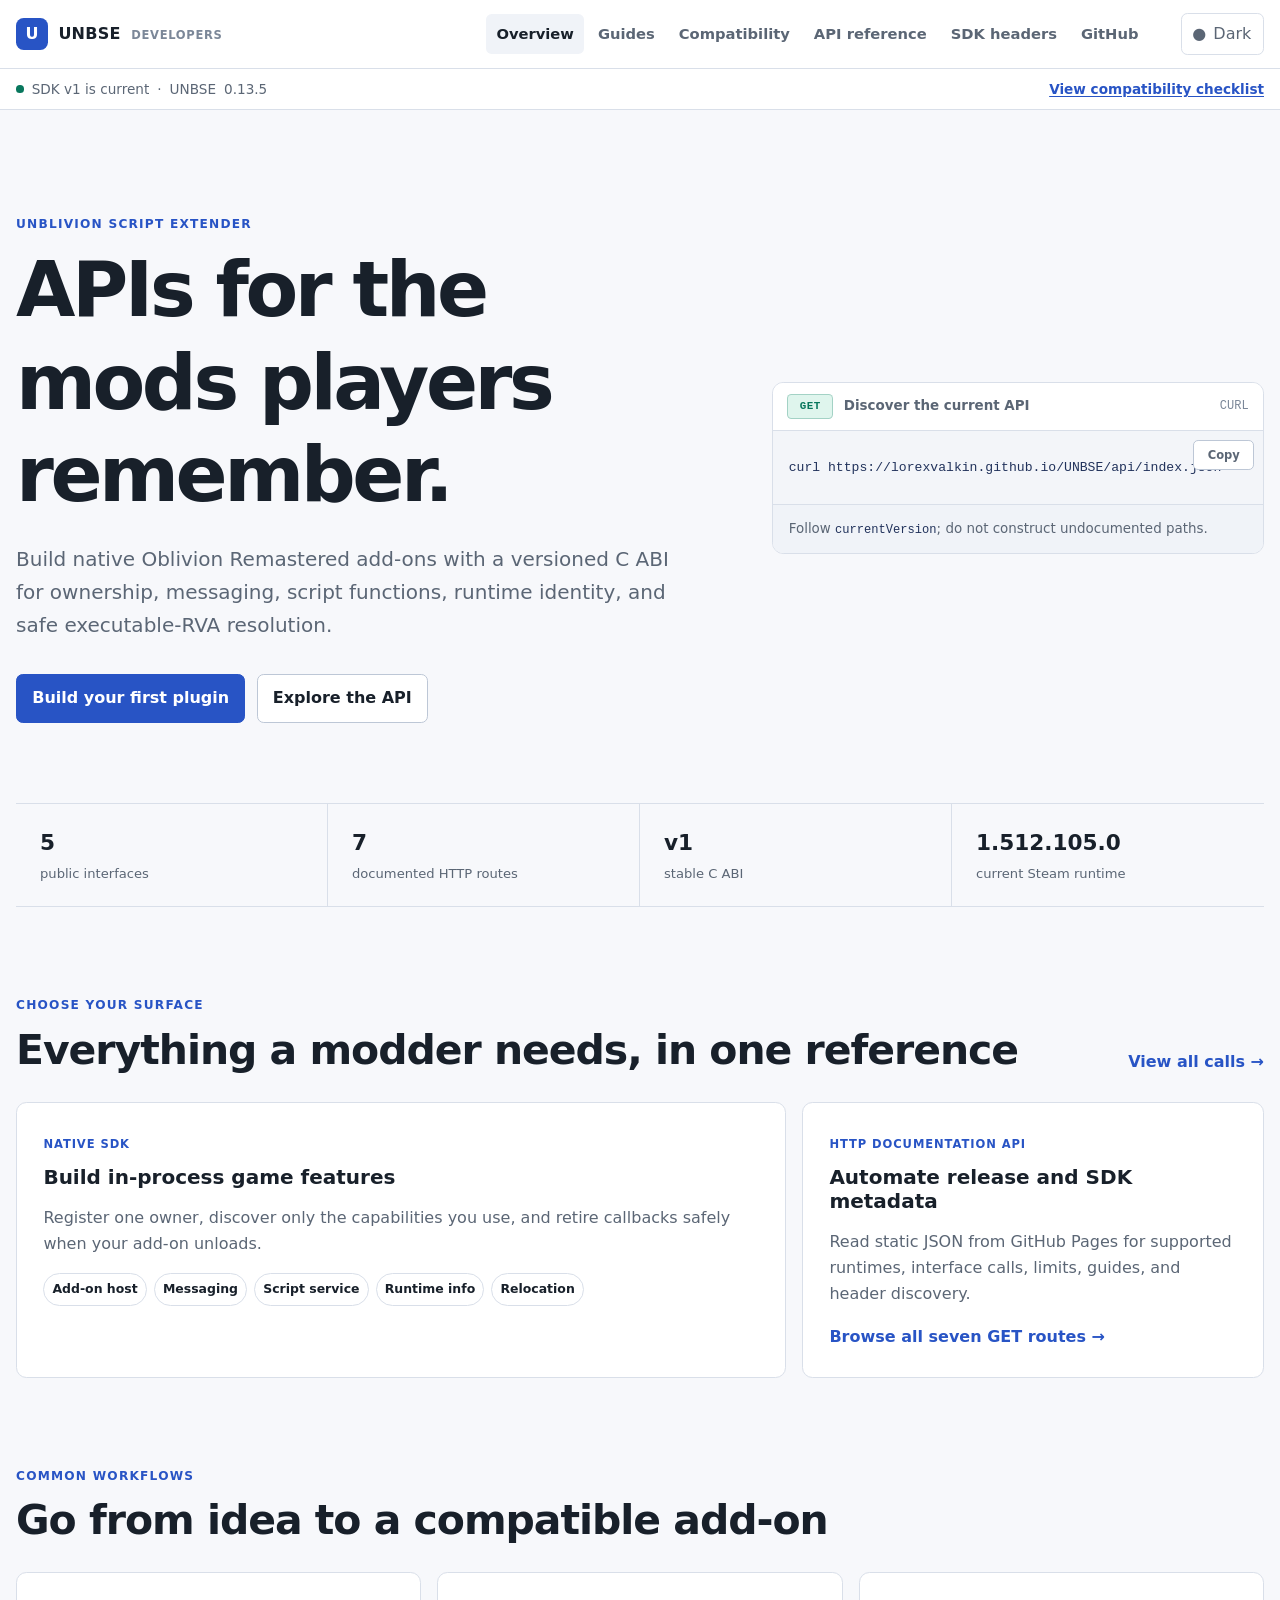
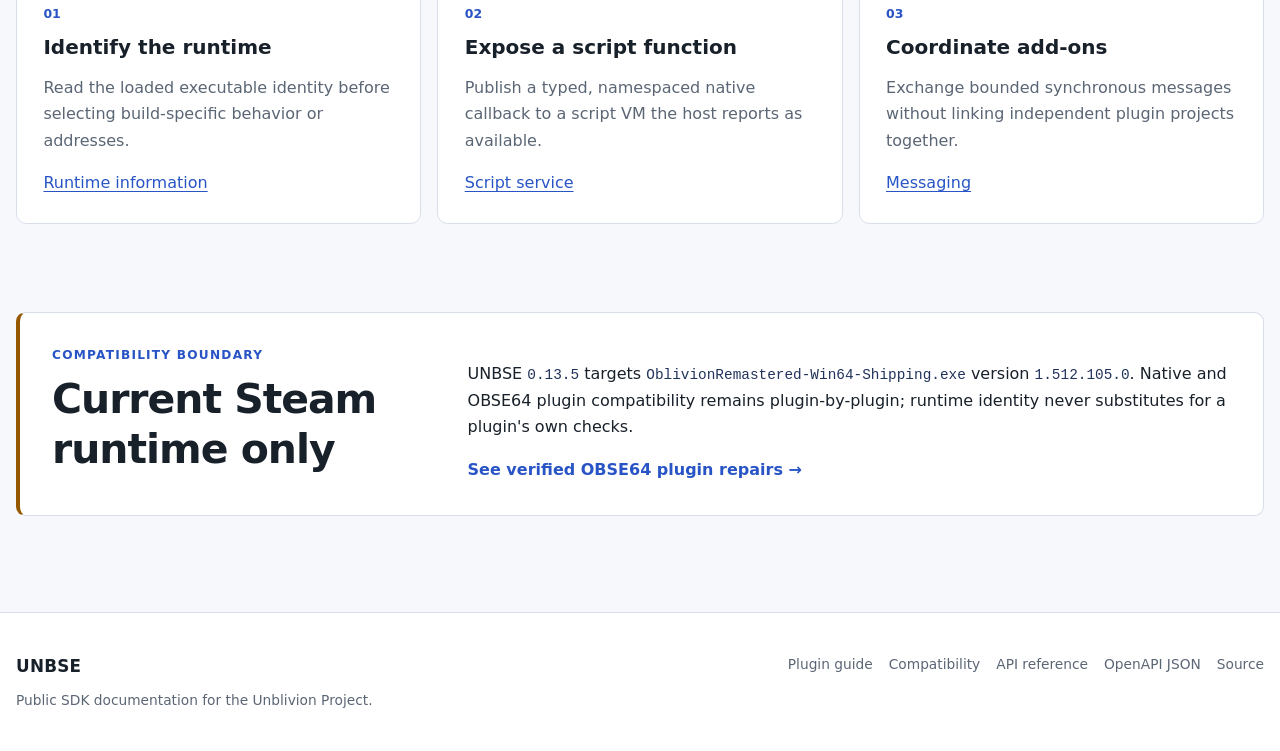
==== commit 37c8454a: "release: publish signed UNBSE 0.13.5" ====
--- a/docs/index.html
+++ b/docs/index.html
@@ -47,7 +47,7 @@
       <span class="status-dot" aria-hidden="true"></span>
       SDK v1 is current
       <span aria-hidden="true">·</span>
-      UNBSE <span data-release-version>0.13.2-rc.2</span>
+      UNBSE <span data-release-version>0.13.5</span>
       <a href="compatibility.html">View compatibility checklist</a>
     </div>
   </div>
@@ -153,7 +153,7 @@
       </div>
       <div>
         <p>
-          UNBSE <code>0.13.2-rc.2</code> targets
+          UNBSE <code>0.13.5</code> targets
           <code>OblivionRemastered-Win64-Shipping.exe</code> version
           <code>1.512.105.0</code>. Native and OBSE64 plugin compatibility remains
           plugin-by-plugin; runtime identity never substitutes for a plugin's own checks.
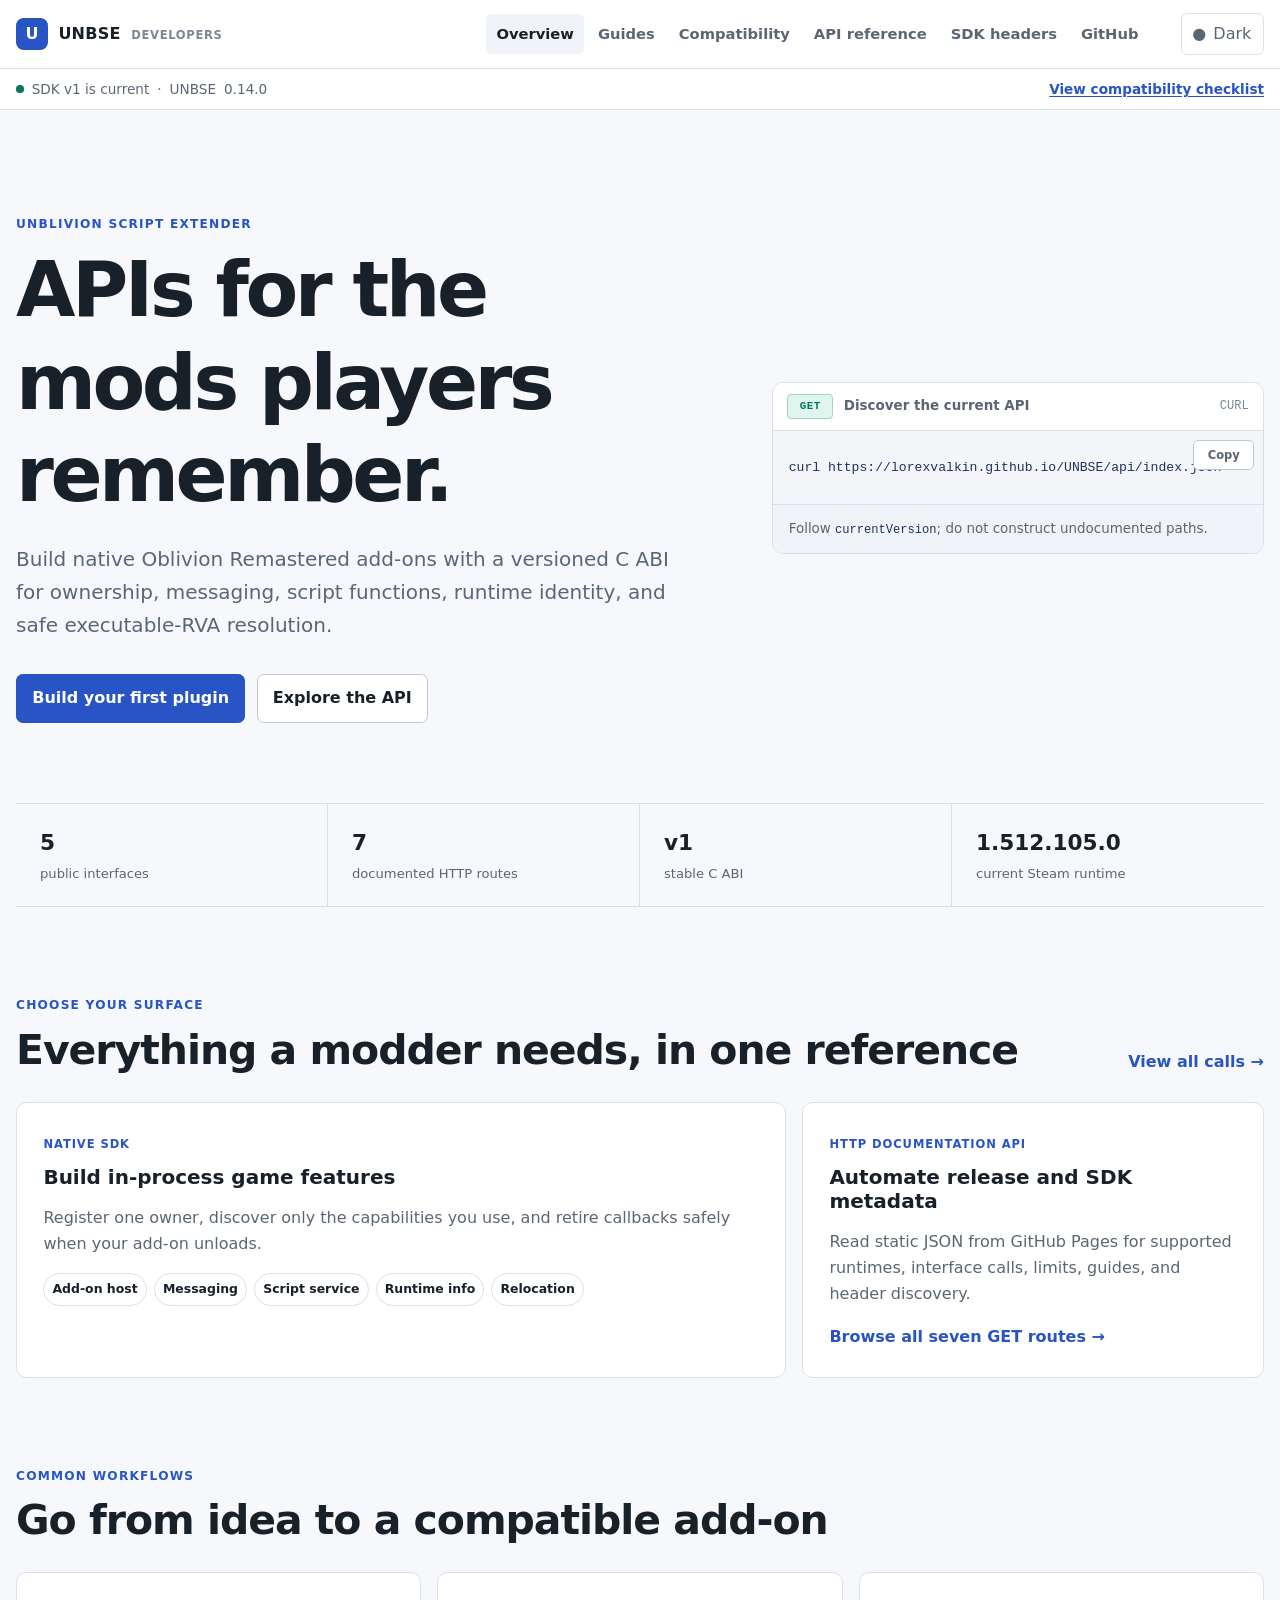
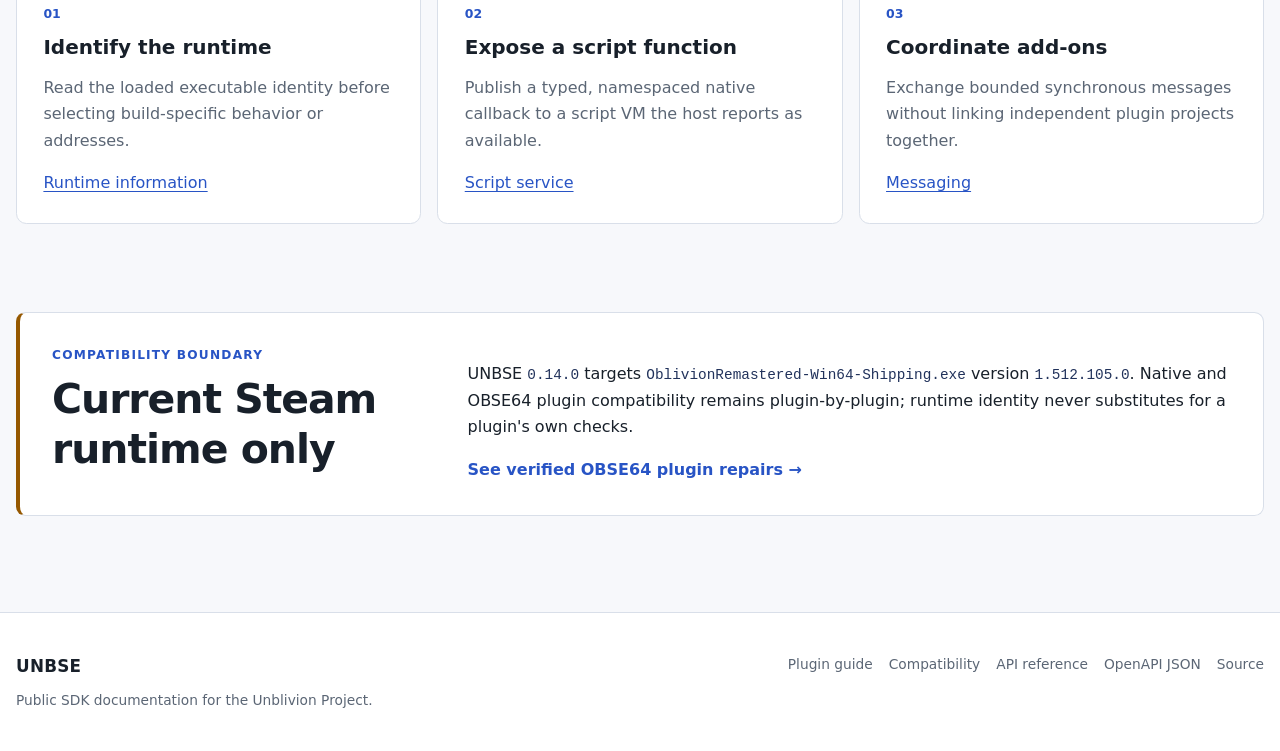
==== commit 7ea1981c: "Release UNBSE 0.14.0 compatibility prerelease" ====
--- a/docs/index.html
+++ b/docs/index.html
@@ -47,7 +47,7 @@
       <span class="status-dot" aria-hidden="true"></span>
       SDK v1 is current
       <span aria-hidden="true">·</span>
-      UNBSE <span data-release-version>0.13.5</span>
+      UNBSE <span data-release-version>0.14.0</span>
       <a href="compatibility.html">View compatibility checklist</a>
     </div>
   </div>
@@ -153,7 +153,7 @@
       </div>
       <div>
         <p>
-          UNBSE <code>0.13.5</code> targets
+          UNBSE <code>0.14.0</code> targets
           <code>OblivionRemastered-Win64-Shipping.exe</code> version
           <code>1.512.105.0</code>. Native and OBSE64 plugin compatibility remains
           plugin-by-plugin; runtime identity never substitutes for a plugin's own checks.
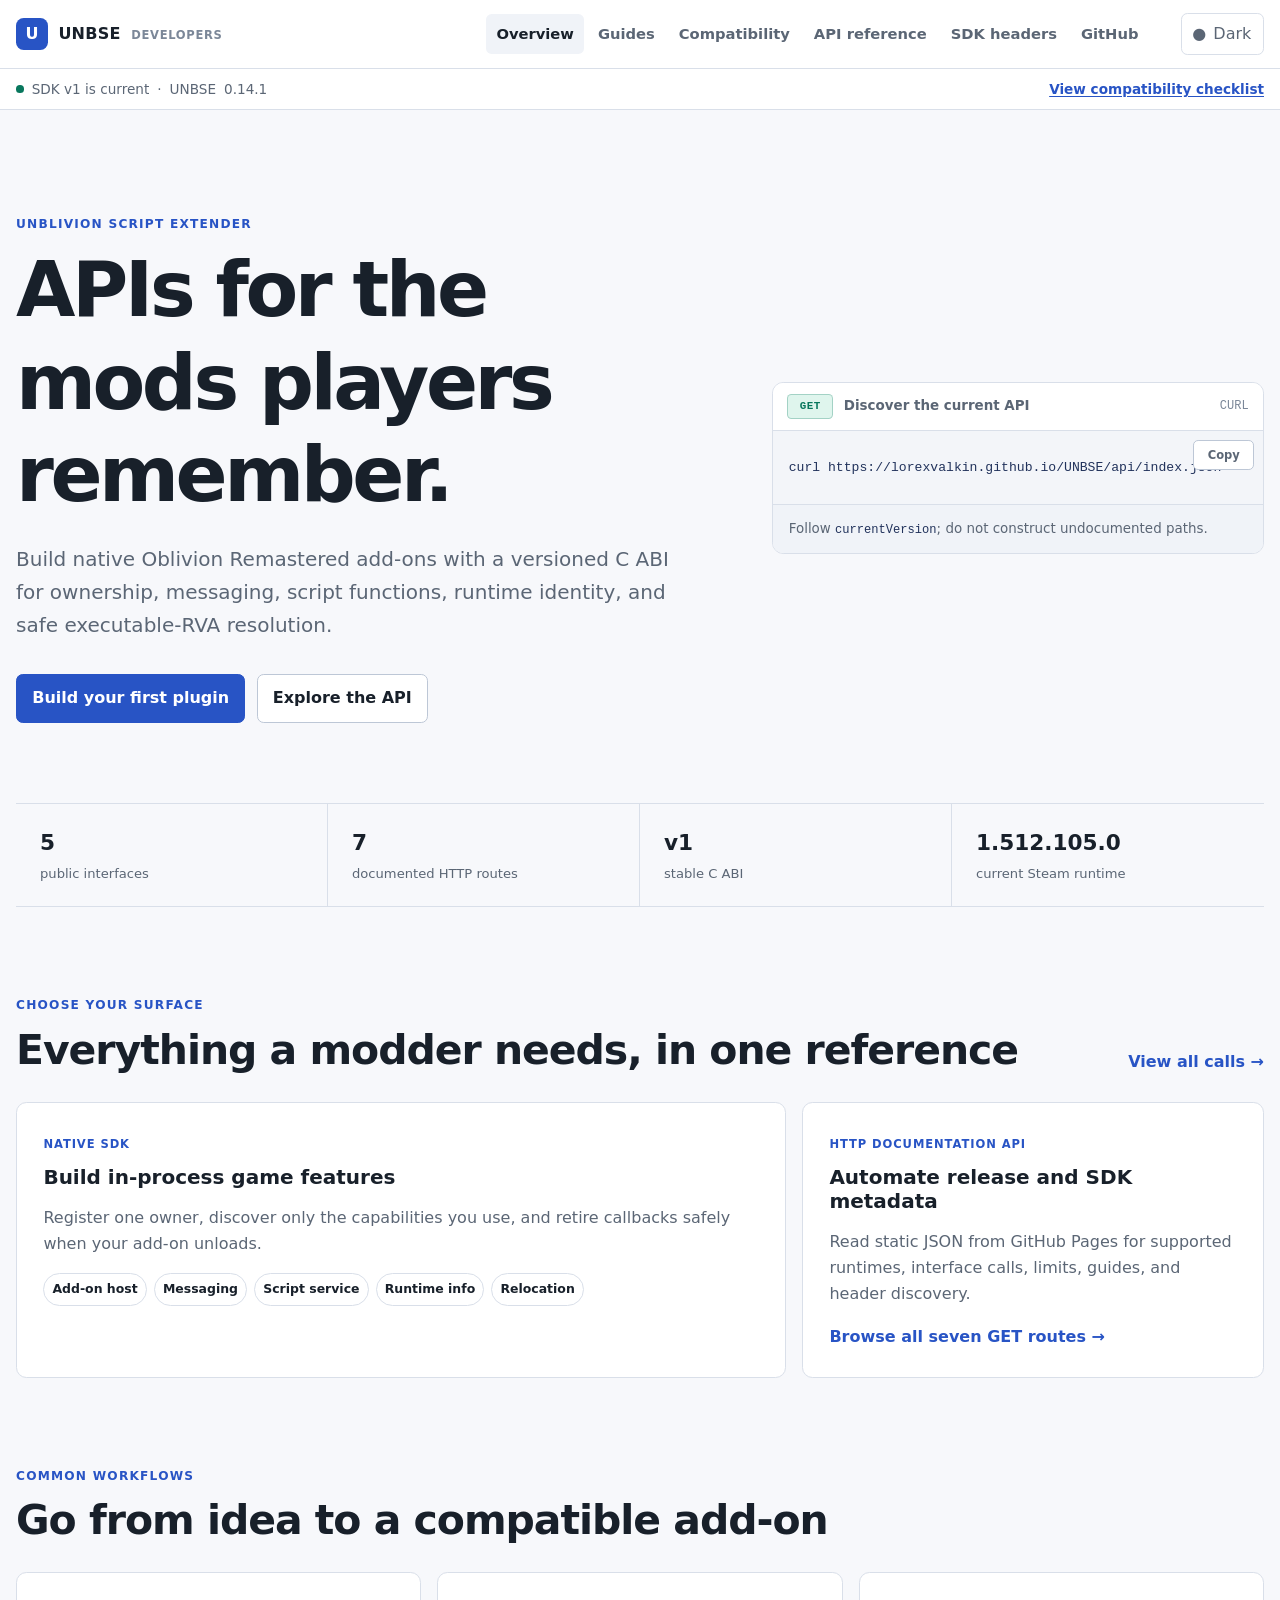
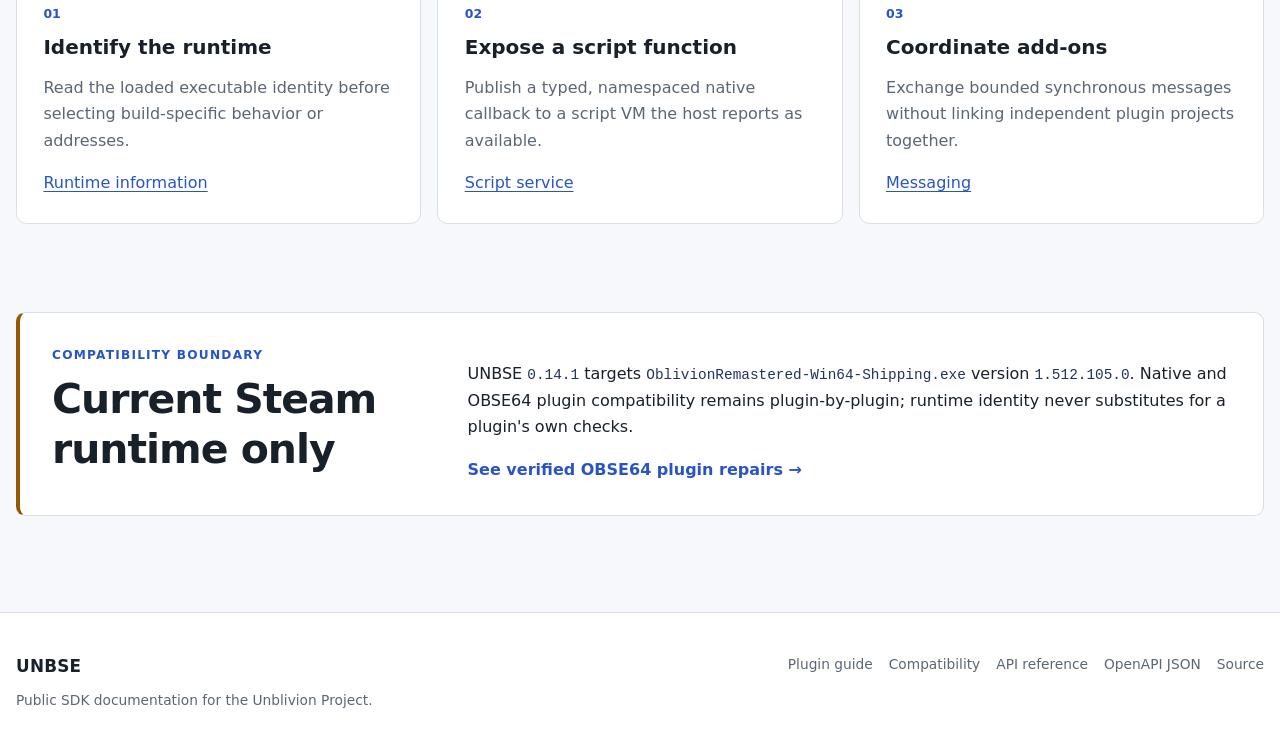
==== commit 3750bd61: "Release-UNBSE-0.14.1-signed-update" ====
--- a/docs/index.html
+++ b/docs/index.html
@@ -47,7 +47,7 @@
       <span class="status-dot" aria-hidden="true"></span>
       SDK v1 is current
       <span aria-hidden="true">·</span>
-      UNBSE <span data-release-version>0.14.0</span>
+      UNBSE <span data-release-version>0.14.1</span>
       <a href="compatibility.html">View compatibility checklist</a>
     </div>
   </div>
@@ -153,7 +153,7 @@
       </div>
       <div>
         <p>
-          UNBSE <code>0.14.0</code> targets
+          UNBSE <code>0.14.1</code> targets
           <code>OblivionRemastered-Win64-Shipping.exe</code> version
           <code>1.512.105.0</code>. Native and OBSE64 plugin compatibility remains
           plugin-by-plugin; runtime identity never substitutes for a plugin's own checks.
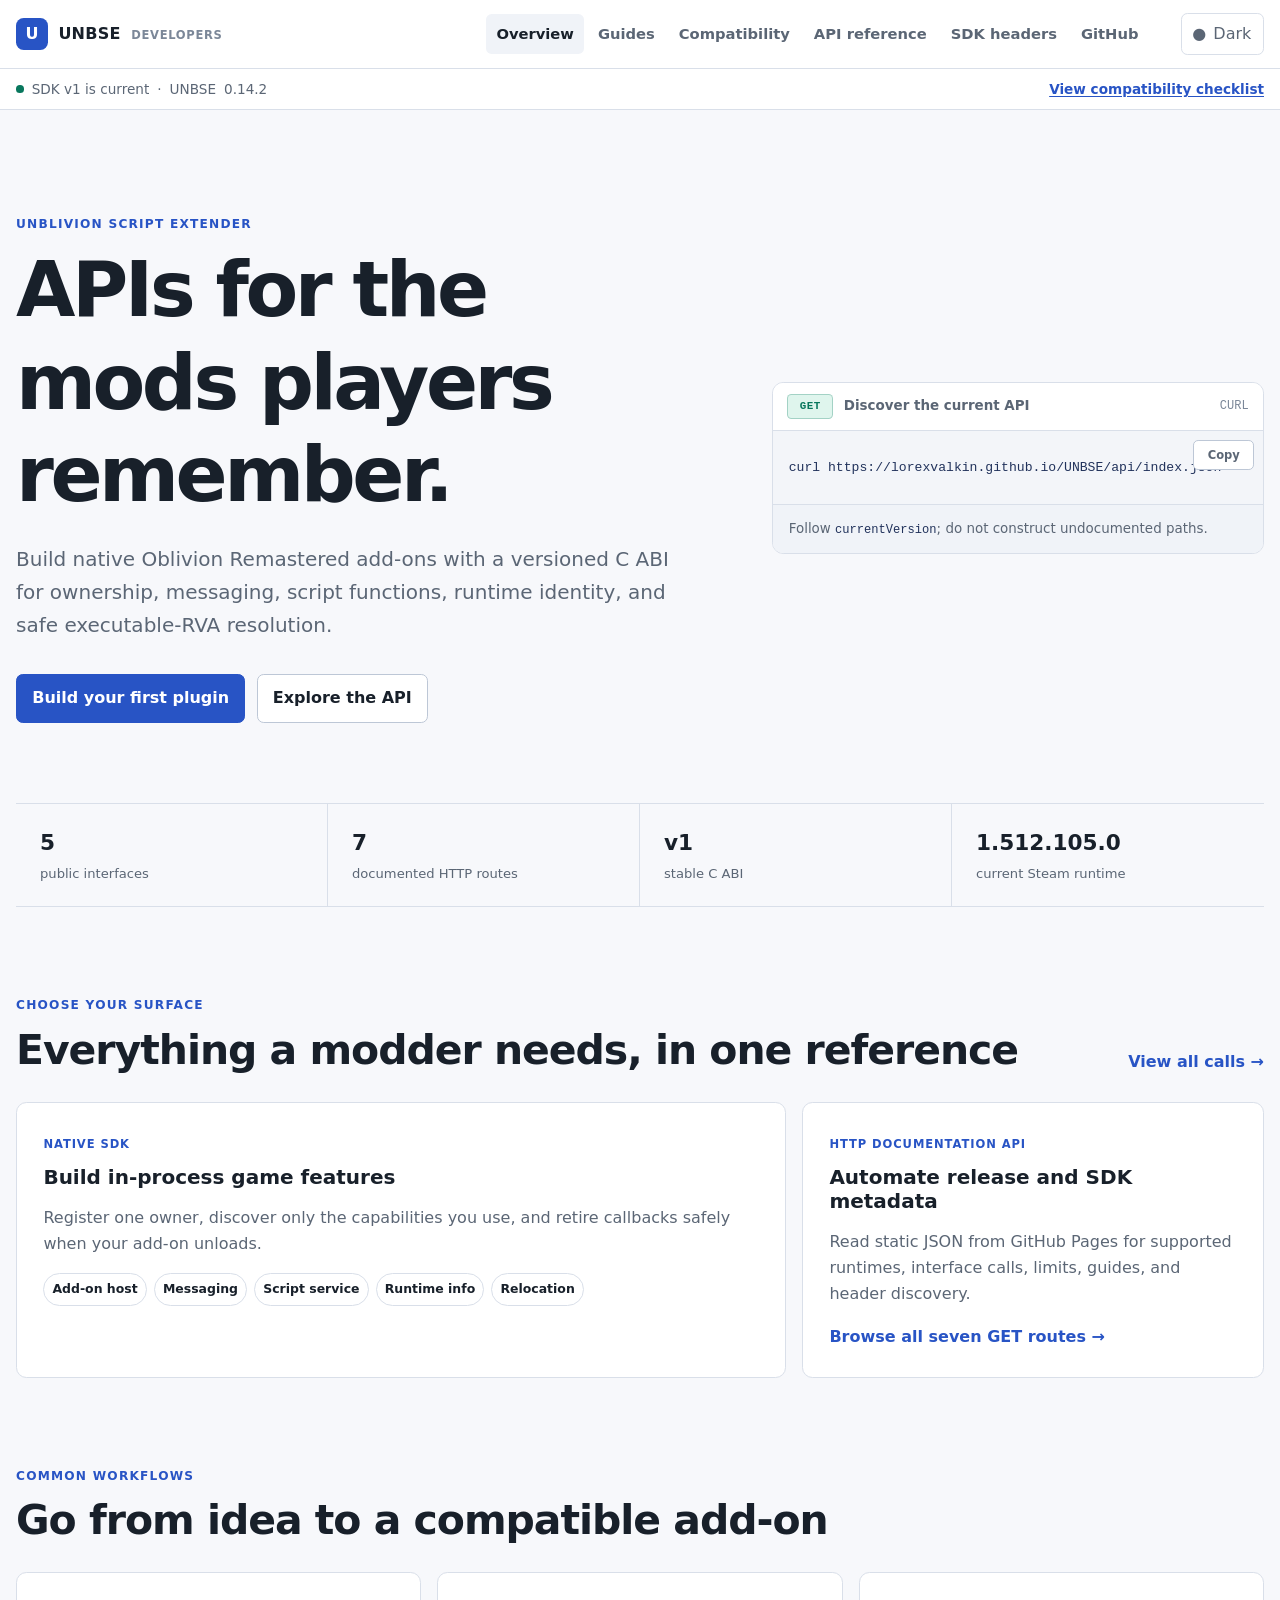
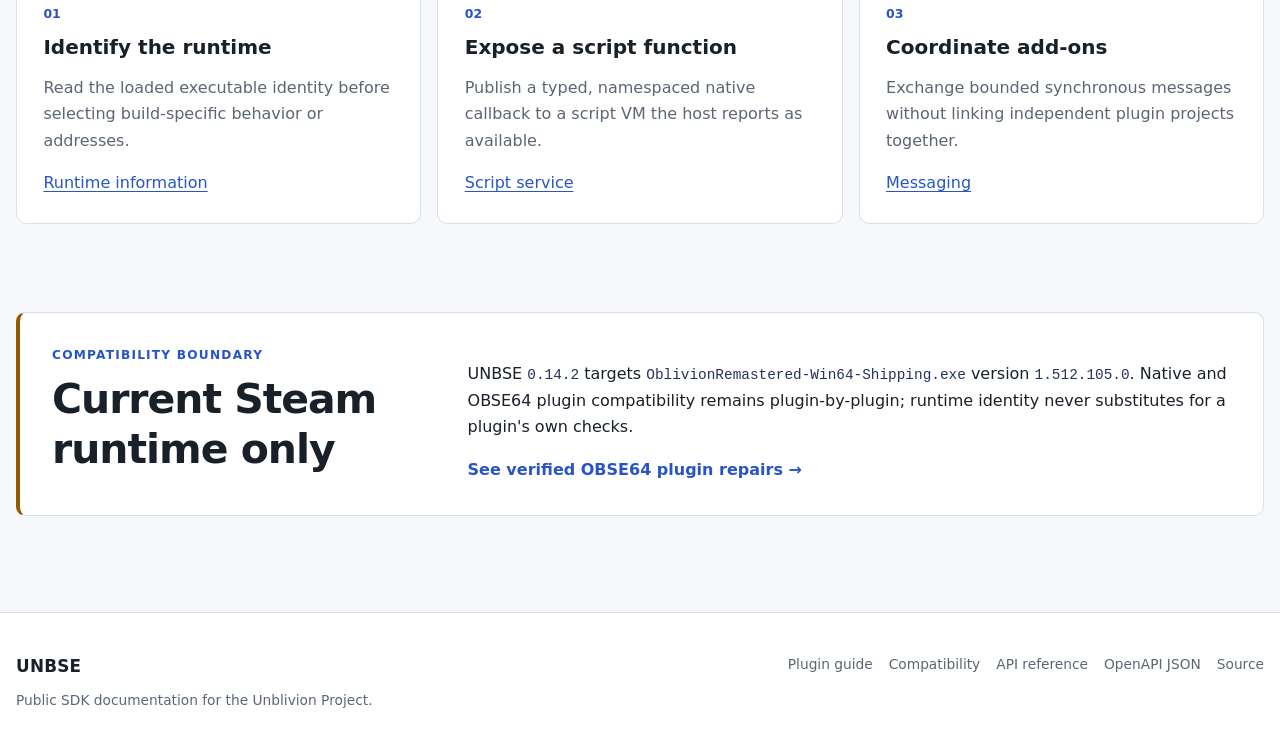
==== commit 23553501: "feat:expand-ScriptService-VM-capacity-for-0.14.2" ====
--- a/docs/index.html
+++ b/docs/index.html
@@ -47,7 +47,7 @@
       <span class="status-dot" aria-hidden="true"></span>
       SDK v1 is current
       <span aria-hidden="true">·</span>
-      UNBSE <span data-release-version>0.14.1</span>
+      UNBSE <span data-release-version>0.14.2</span>
       <a href="compatibility.html">View compatibility checklist</a>
     </div>
   </div>
@@ -153,7 +153,7 @@
       </div>
       <div>
         <p>
-          UNBSE <code>0.14.1</code> targets
+          UNBSE <code>0.14.2</code> targets
           <code>OblivionRemastered-Win64-Shipping.exe</code> version
           <code>1.512.105.0</code>. Native and OBSE64 plugin compatibility remains
           plugin-by-plugin; runtime identity never substitutes for a plugin's own checks.
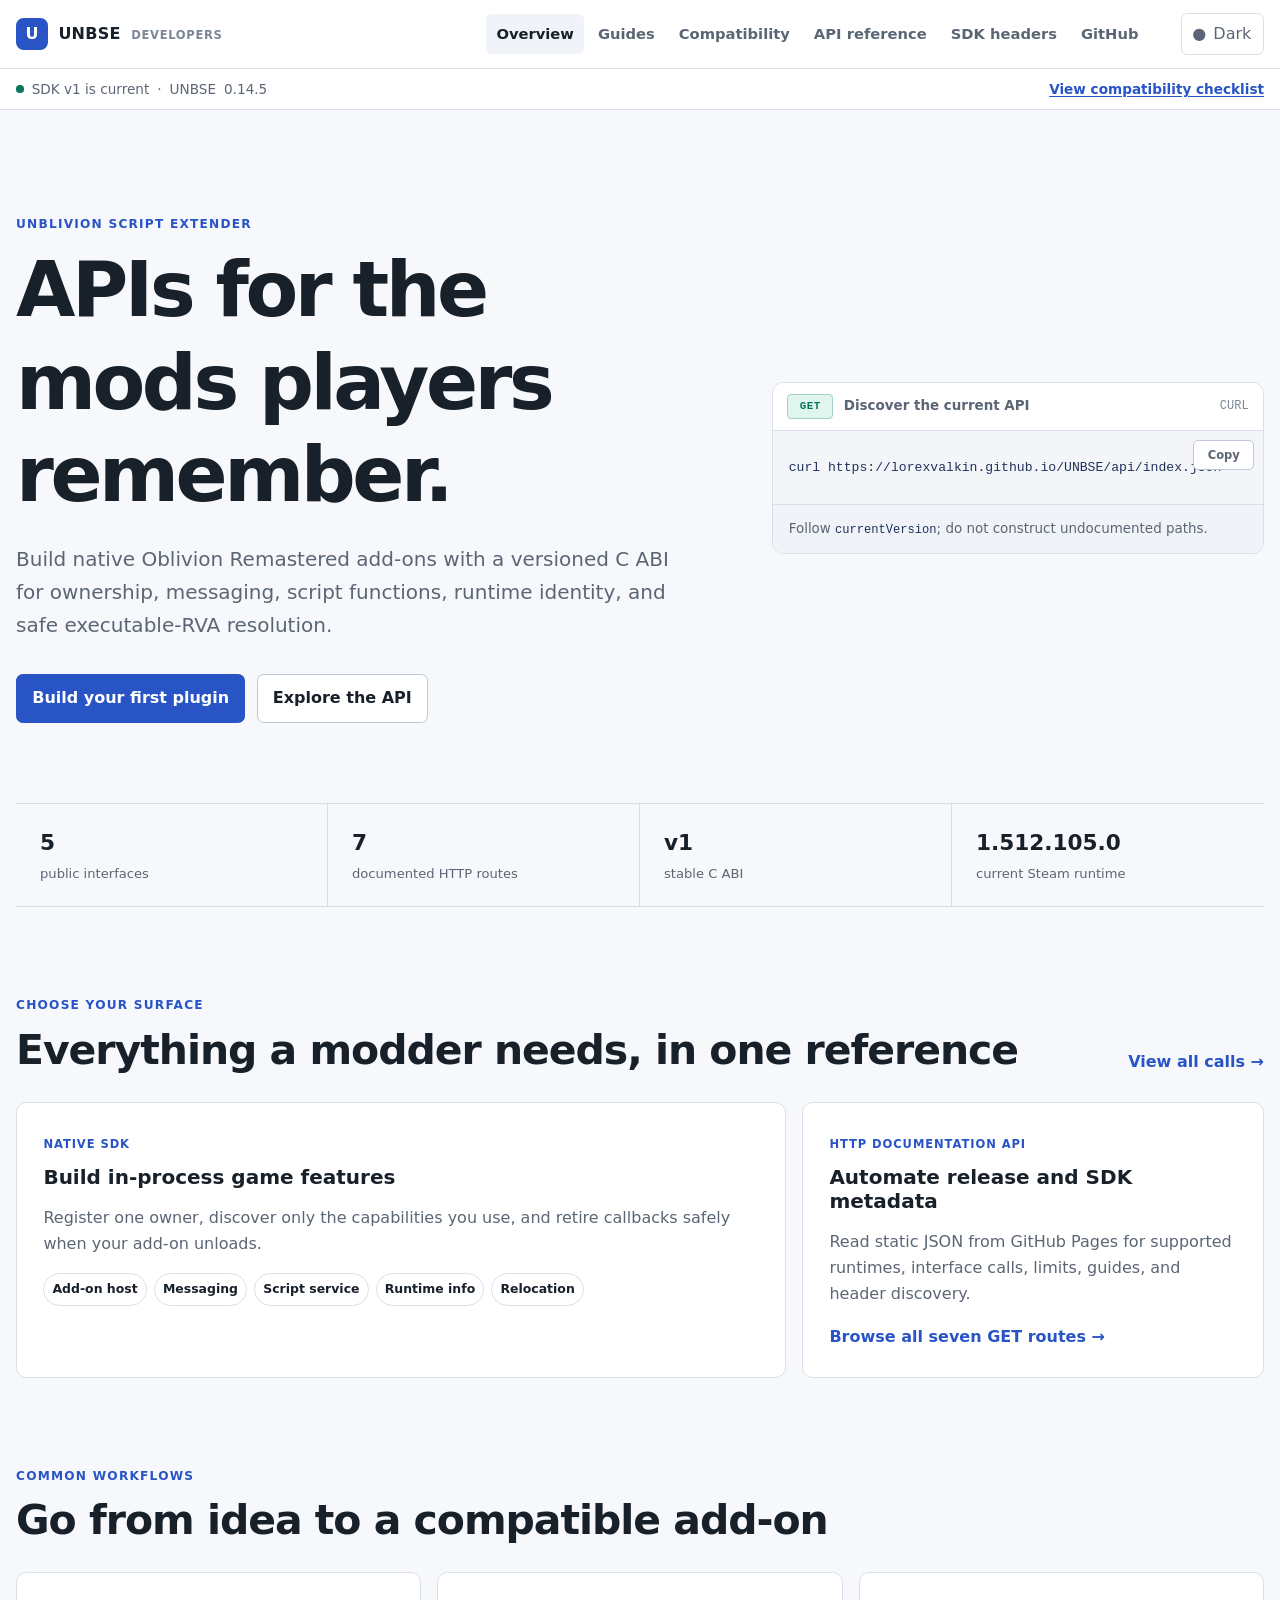
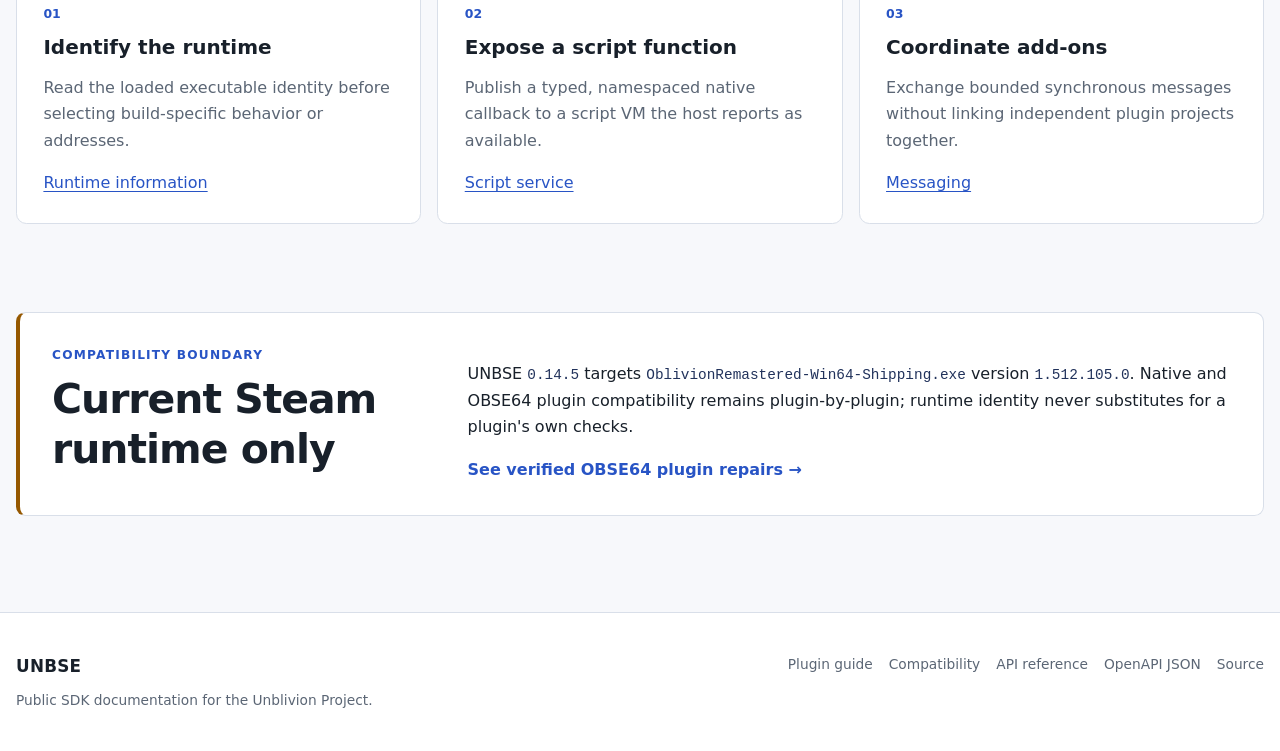
==== commit 92f86322: "release: prepare UNBSE 0.14.5 final planned update" ====
--- a/docs/index.html
+++ b/docs/index.html
@@ -47,7 +47,7 @@
       <span class="status-dot" aria-hidden="true"></span>
       SDK v1 is current
       <span aria-hidden="true">·</span>
-      UNBSE <span data-release-version>0.14.2</span>
+      UNBSE <span data-release-version>0.14.5</span>
       <a href="compatibility.html">View compatibility checklist</a>
     </div>
   </div>
@@ -153,7 +153,7 @@
       </div>
       <div>
         <p>
-          UNBSE <code>0.14.2</code> targets
+          UNBSE <code>0.14.5</code> targets
           <code>OblivionRemastered-Win64-Shipping.exe</code> version
           <code>1.512.105.0</code>. Native and OBSE64 plugin compatibility remains
           plugin-by-plugin; runtime identity never substitutes for a plugin's own checks.
